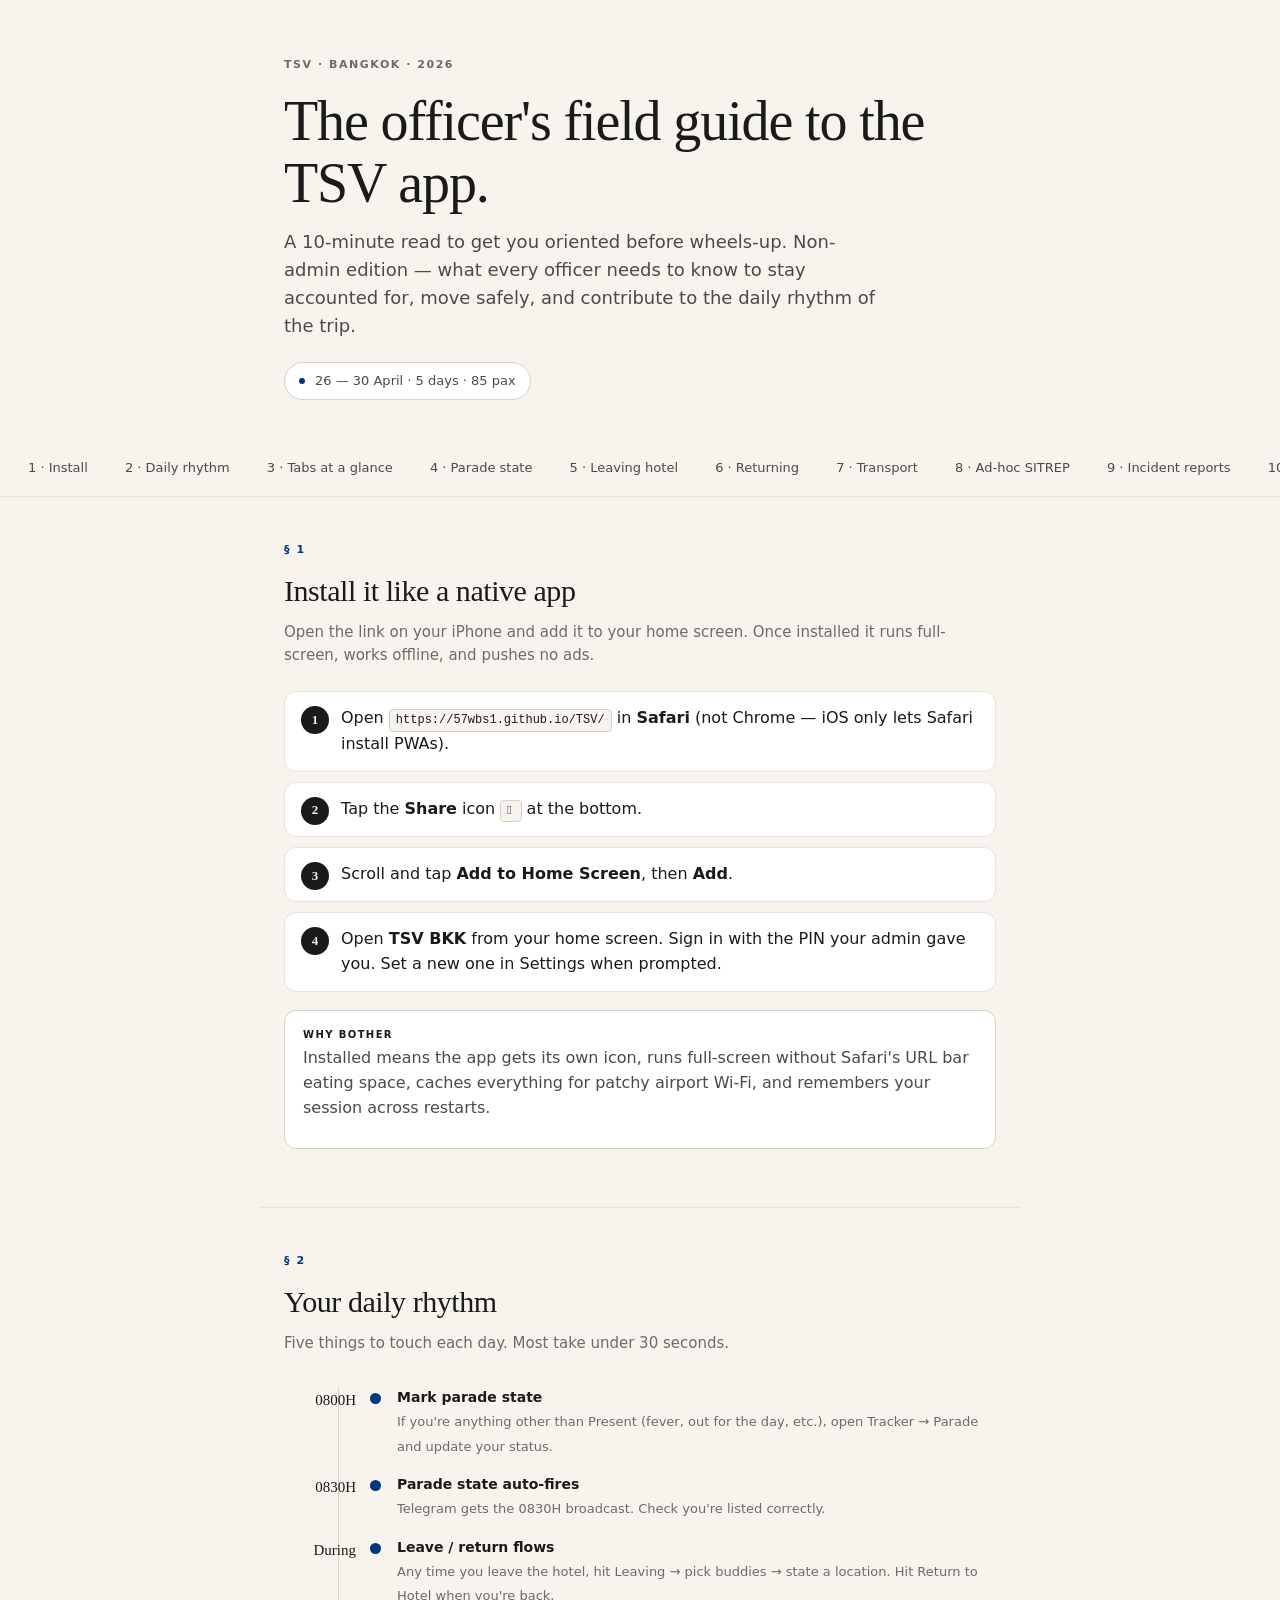
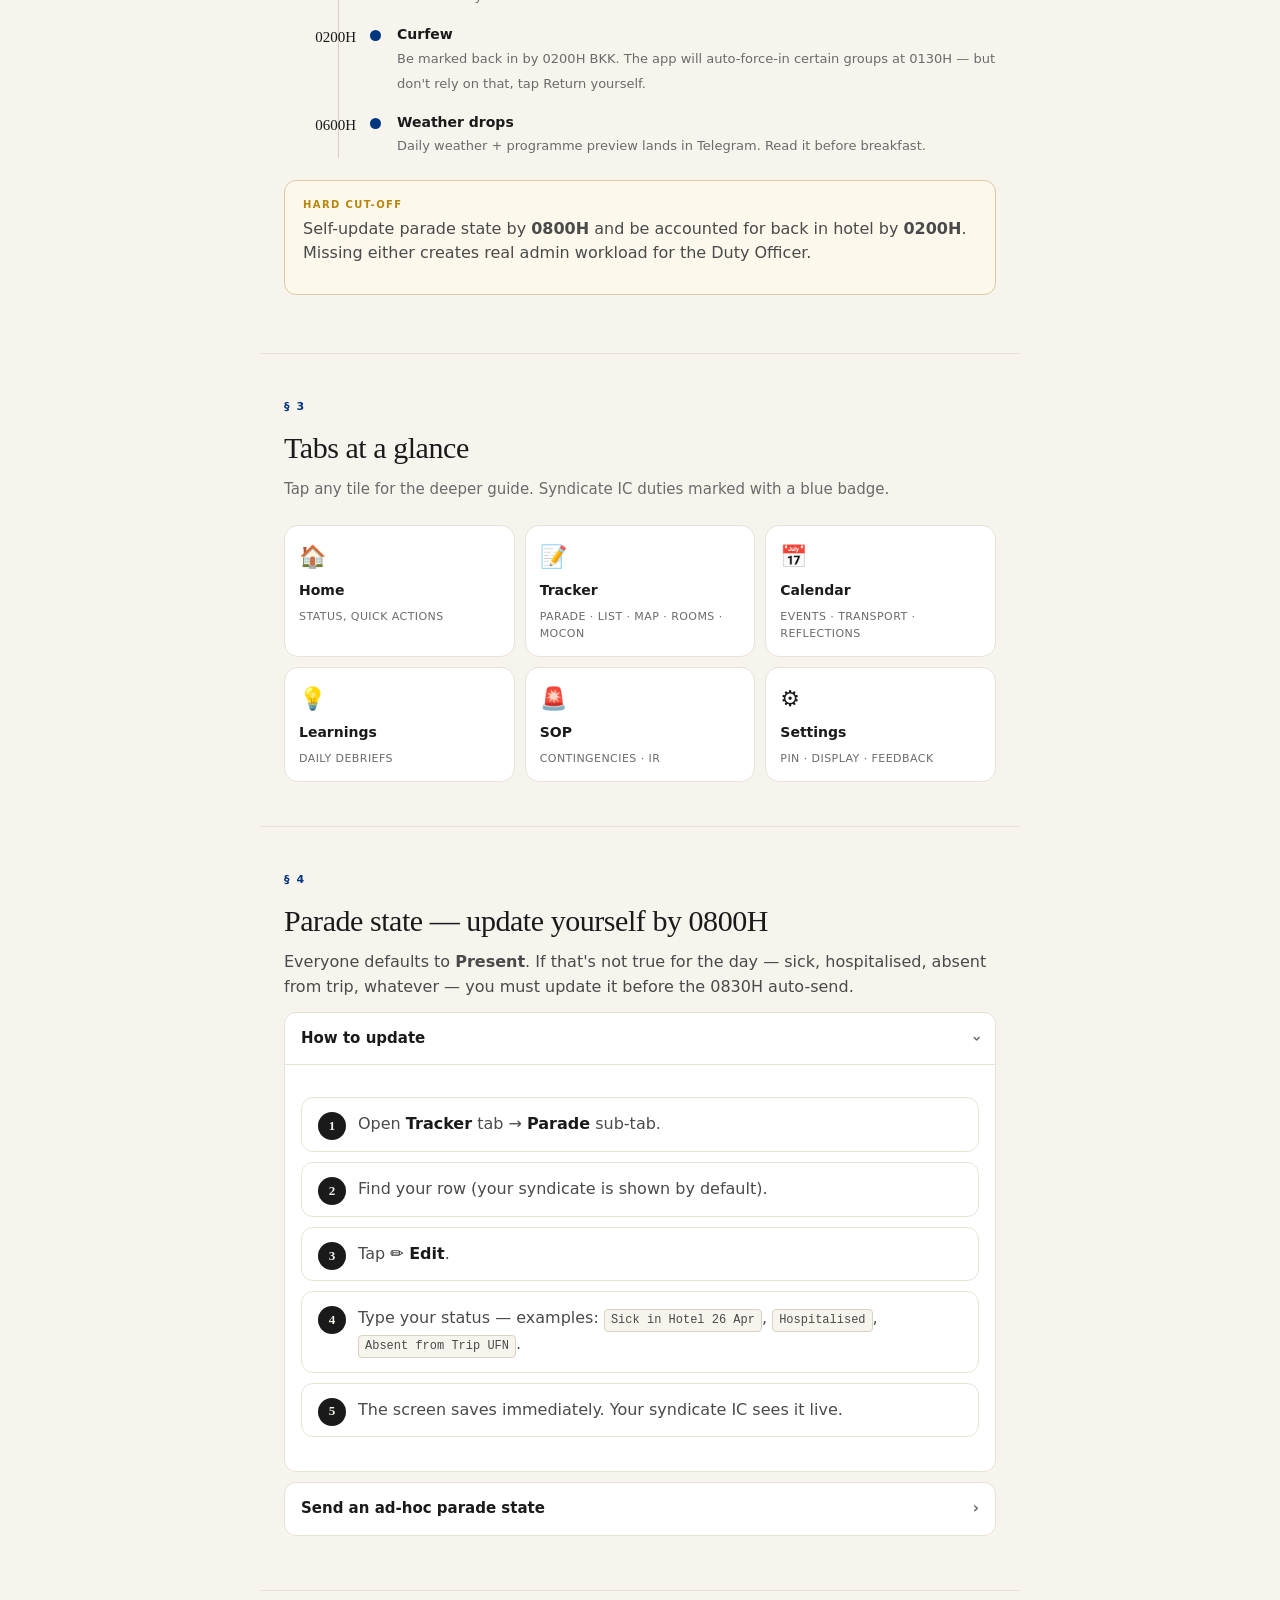
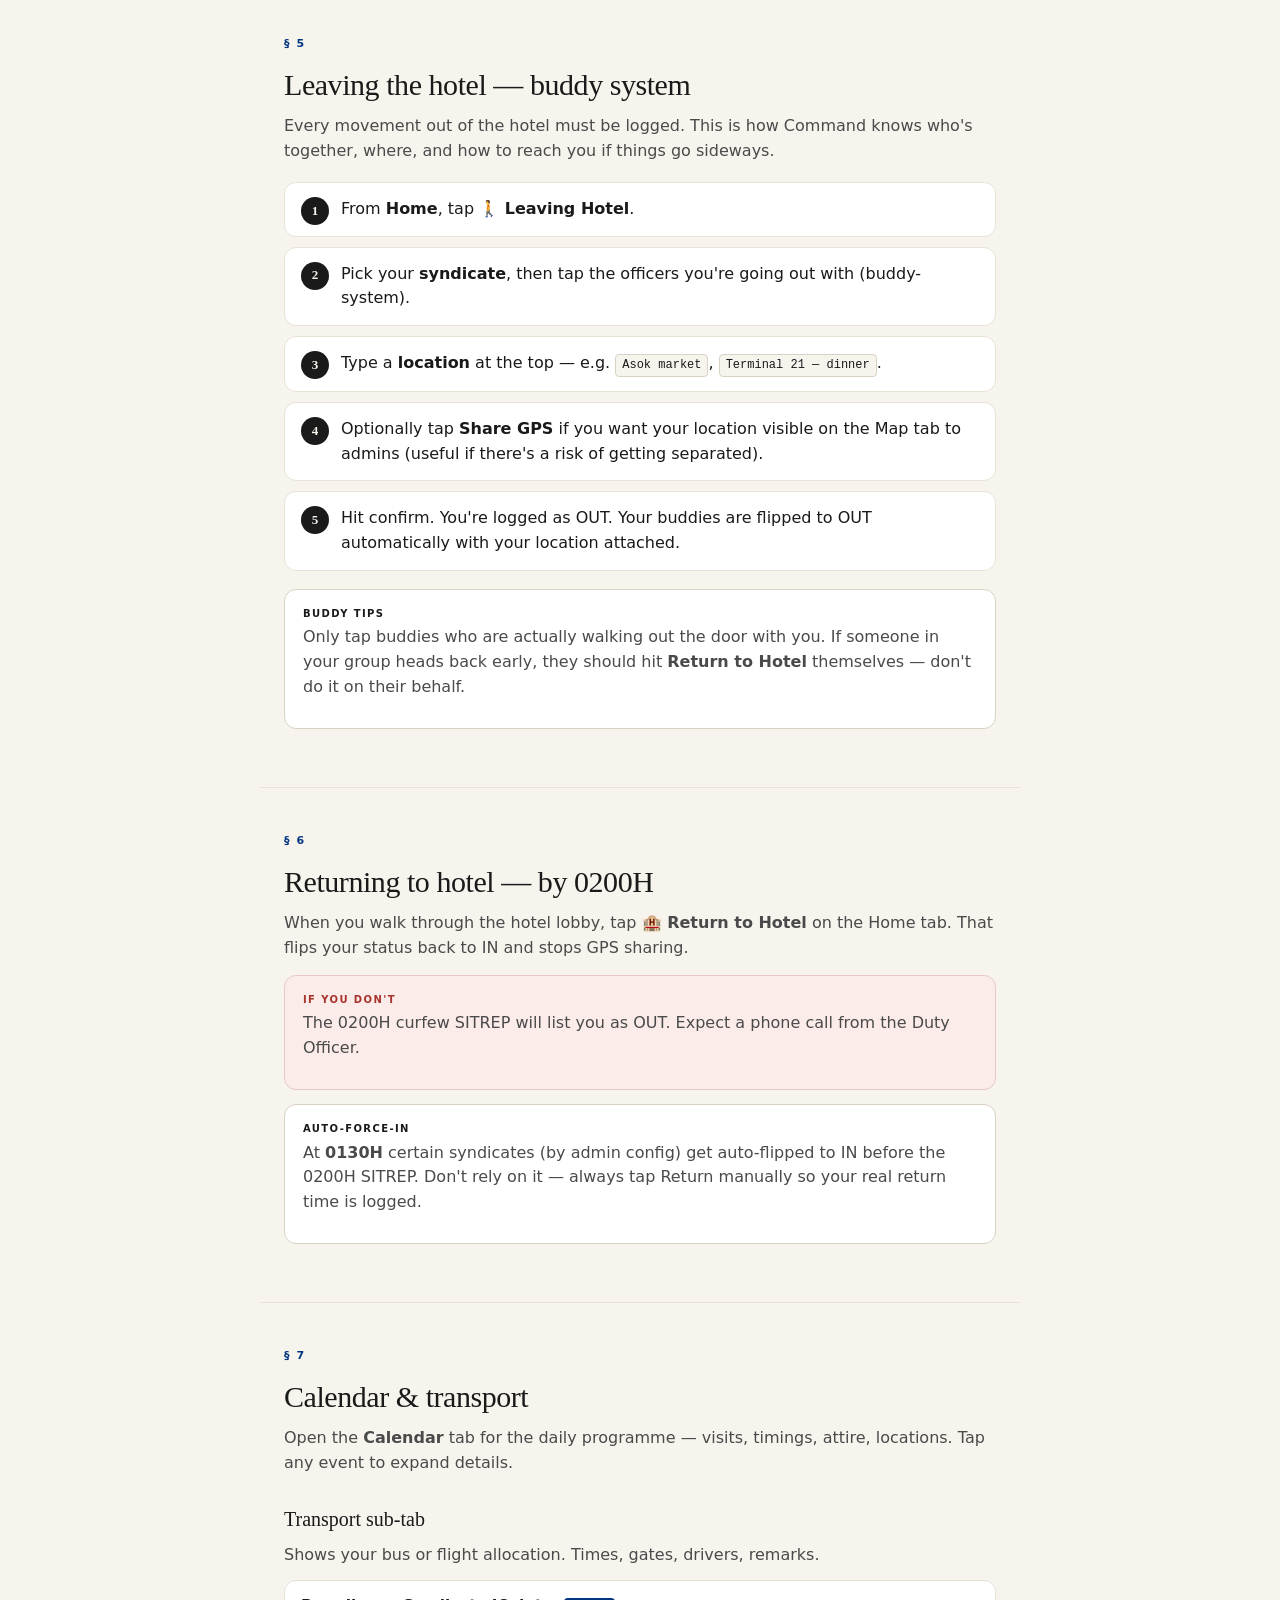
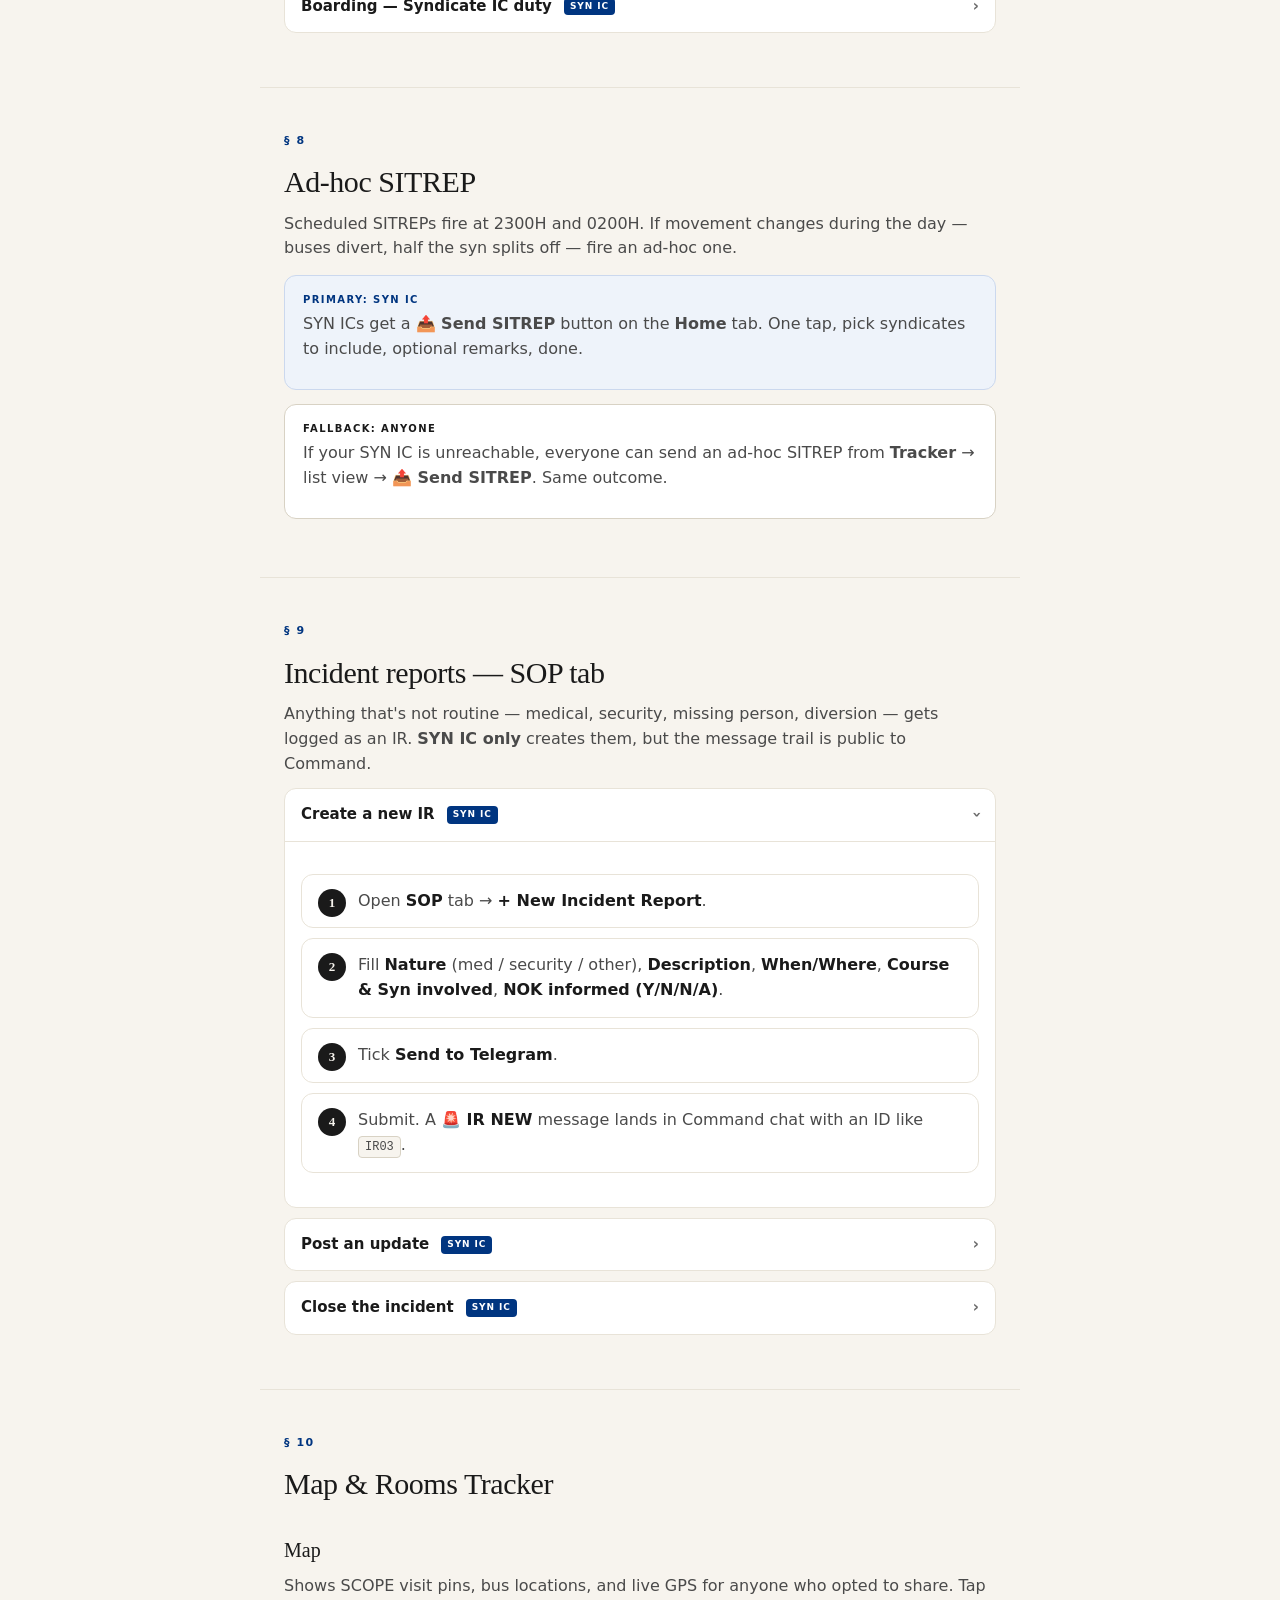
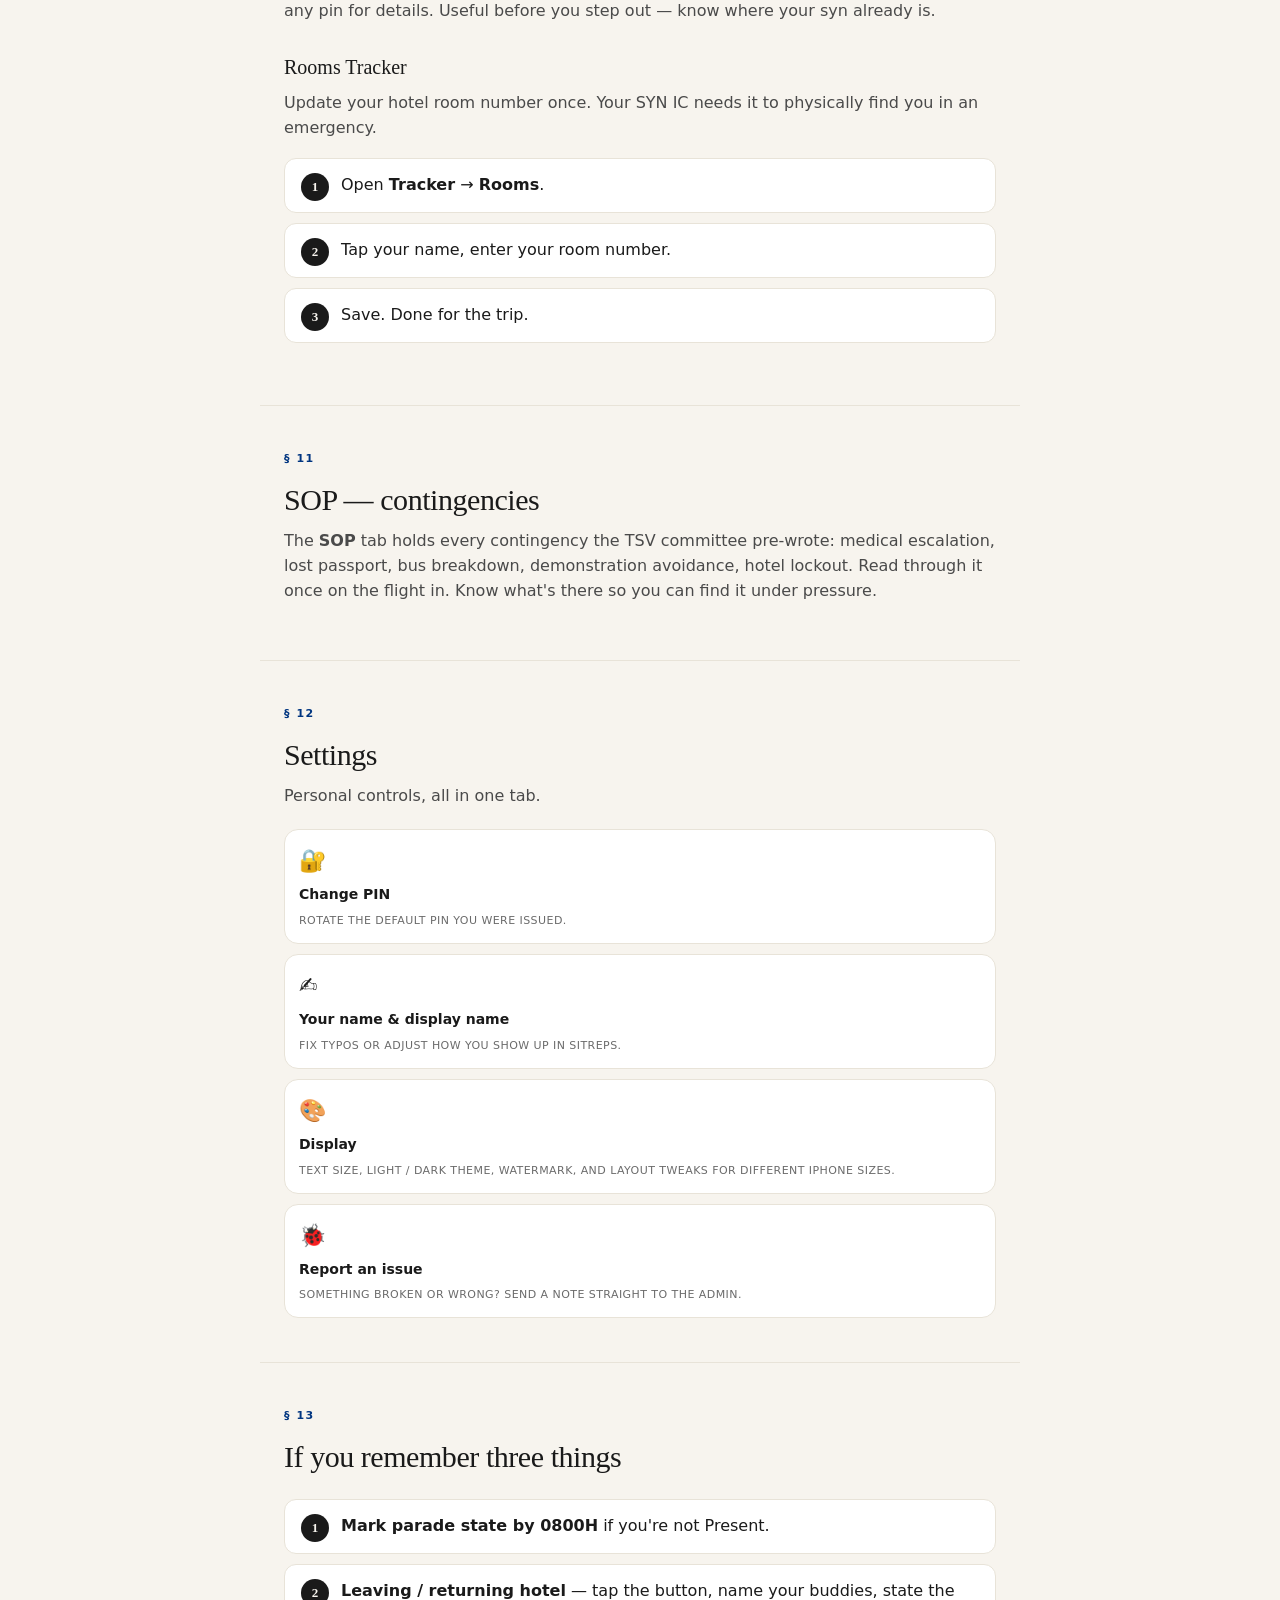
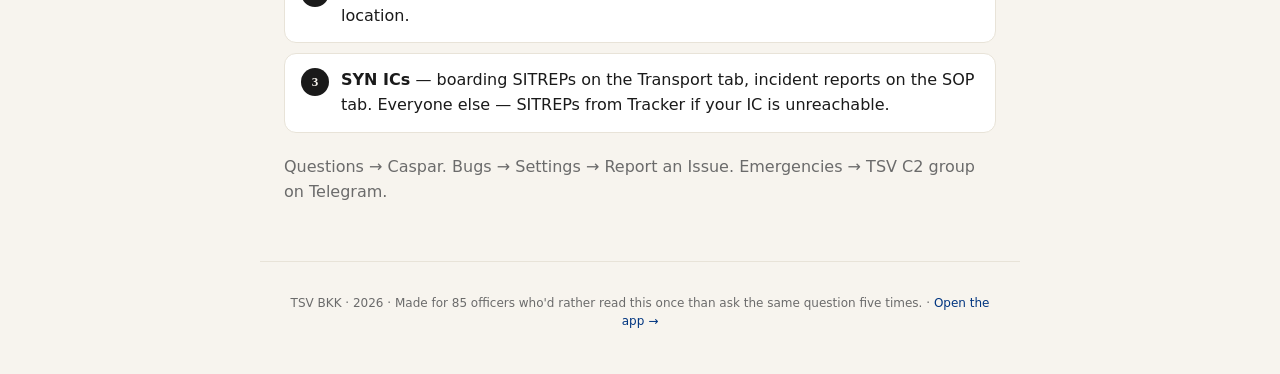
==== guide.html @ 5206ccb7 "Add interactive field guide for non-admin officers Single-page HTML onboarding guide at /guide.html," ====
<!DOCTYPE html>
<html lang="en">
<head>
<meta charset="UTF-8" />
<meta name="viewport" content="width=device-width, initial-scale=1.0, viewport-fit=cover" />
<meta name="theme-color" content="#f7f4ee" />
<title>TSV BKK 2026 · Field Guide</title>
<link rel="icon" href="./icons/icon.svg" />
<style>
  :root {
    --bg:       #f7f4ee;
    --surface:  #ffffff;
    --ink:      #1a1a1a;
    --ink-2:    #4a4a4a;
    --ink-3:    #6b6b6b;
    --line:     #e8e3d8;
    --line-2:   #d8d2c4;
    --accent:   #003580;
    --accent-soft:#e6ecf5;
    --gold:     #b8860b;
    --rose:     #a8332c;
    --green:    #1d5d3a;
    --serif:    'Tiempos Text','Iowan Old Style','Palatino',Georgia,serif;
    --sans:     -apple-system,'SF Pro Text','Inter',system-ui,sans-serif;
  }
  *{box-sizing:border-box;-webkit-tap-highlight-color:transparent}
  html,body{margin:0;background:var(--bg);color:var(--ink);font-family:var(--sans);line-height:1.55;-webkit-font-smoothing:antialiased}
  body{padding:env(safe-area-inset-top) env(safe-area-inset-right) env(safe-area-inset-bottom) env(safe-area-inset-left)}

  /* ── Header ──────────────────────────────── */
  .hero{padding:56px 24px 40px;max-width:760px;margin:0 auto;text-align:left}
  .eyebrow{font-size:11px;letter-spacing:.14em;text-transform:uppercase;color:var(--ink-3);font-weight:600}
  .hero h1{font-family:var(--serif);font-weight:500;font-size:44px;line-height:1.1;letter-spacing:-.02em;margin:18px 0 14px}
  .hero .lede{font-size:18px;color:var(--ink-2);max-width:52ch;margin:0}
  .dates{display:inline-flex;align-items:center;gap:10px;margin-top:22px;padding:8px 14px;border:1px solid var(--line-2);border-radius:999px;font-size:13px;color:var(--ink-2);background:var(--surface)}
  .dot{width:6px;height:6px;border-radius:50%;background:var(--accent);display:inline-block}

  /* ── Nav ────────────────────────────────── */
  nav.toc{position:sticky;top:0;z-index:20;background:rgba(247,244,238,.92);backdrop-filter:saturate(1.4) blur(10px);-webkit-backdrop-filter:saturate(1.4) blur(10px);border-bottom:1px solid var(--line);padding:10px 14px;overflow-x:auto;white-space:nowrap;-webkit-overflow-scrolling:touch}
  nav.toc a{display:inline-block;padding:8px 14px;font-size:13px;color:var(--ink-2);text-decoration:none;border-radius:999px;margin-right:4px;font-weight:500}
  nav.toc a:active,nav.toc a:hover{background:var(--surface);color:var(--ink)}

  /* ── Section chrome ──────────────────────── */
  section{max-width:760px;margin:0 auto;padding:44px 24px;border-top:1px solid var(--line)}
  section:first-of-type{border-top:0}
  h2{font-family:var(--serif);font-weight:500;font-size:30px;letter-spacing:-.015em;margin:0 0 6px}
  h2 .no{font-family:var(--sans);font-size:11px;letter-spacing:.14em;text-transform:uppercase;color:var(--accent);display:block;margin-bottom:10px;font-weight:700}
  h3{font-family:var(--serif);font-weight:500;font-size:20px;margin:28px 0 8px}
  p{margin:0 0 12px;color:var(--ink-2)}
  .sub{color:var(--ink-3);font-size:15px;margin:0 0 24px}

  /* ── Callouts ─────────────────────────────── */
  .call{border:1px solid var(--line-2);border-radius:12px;padding:16px 18px;background:var(--surface);margin:14px 0}
  .call.time{border-color:#dccaa0;background:#fdf8ec}
  .call.time .label{color:var(--gold)}
  .call.ic{border-color:#cbd8ee;background:#eef3fa}
  .call.ic .label{color:var(--accent)}
  .call.warn{border-color:#e8c8c4;background:#fbecea}
  .call.warn .label{color:var(--rose)}
  .call .label{font-size:10px;letter-spacing:.14em;text-transform:uppercase;font-weight:800;margin-bottom:4px;display:block}

  /* ── Tile grid (tab overview) ────────────── */
  .tiles{display:grid;grid-template-columns:repeat(2,1fr);gap:10px;margin-top:20px}
  .tile{background:var(--surface);border:1px solid var(--line);border-radius:14px;padding:14px 14px;text-decoration:none;color:inherit;display:flex;flex-direction:column;gap:6px;min-height:96px;transition:transform .15s ease,border-color .15s ease}
  .tile:active{transform:scale(.98);border-color:var(--line-2)}
  .tile .icon{font-size:22px}
  .tile .name{font-weight:700;font-size:14px}
  .tile .who{font-size:11px;color:var(--ink-3);letter-spacing:.04em;text-transform:uppercase}

  /* ── Steps ────────────────────────────────── */
  ol.steps{list-style:none;padding:0;counter-reset:s;margin:18px 0}
  ol.steps li{counter-increment:s;padding:14px 14px 14px 56px;position:relative;background:var(--surface);border:1px solid var(--line);border-radius:12px;margin-bottom:10px}
  ol.steps li::before{content:counter(s);position:absolute;left:16px;top:14px;width:28px;height:28px;border-radius:50%;background:var(--ink);color:var(--bg);display:flex;align-items:center;justify-content:center;font-size:13px;font-weight:700;font-family:var(--serif)}
  ol.steps li b{color:var(--ink);font-weight:700}

  /* ── Inline details ───────────────────────── */
  details.card{background:var(--surface);border:1px solid var(--line);border-radius:12px;padding:0;margin:10px 0;overflow:hidden}
  details.card summary{padding:14px 16px;cursor:pointer;list-style:none;display:flex;align-items:center;gap:12px;font-weight:600;font-size:15px}
  details.card summary::-webkit-details-marker{display:none}
  details.card summary .chev{margin-left:auto;color:var(--ink-3);transition:transform .2s}
  details.card[open] summary .chev{transform:rotate(90deg)}
  details.card .body{padding:0 16px 16px;color:var(--ink-2);border-top:1px solid var(--line);padding-top:14px}
  details.card summary .ic-badge{font-size:9px;letter-spacing:.1em;text-transform:uppercase;background:var(--accent);color:#fff;padding:2px 6px;border-radius:4px;font-weight:800}

  /* ── Mini mockup ─────────────────────────── */
  .phone{display:block;max-width:240px;margin:18px auto 8px;background:#111;border-radius:26px;padding:6px;box-shadow:0 10px 40px rgba(0,0,0,.12)}
  .phone .screen{background:#fff;border-radius:20px;overflow:hidden;font-size:12px}
  .phone .bar{background:#003580;color:#fff;padding:10px 12px;font-weight:700;font-size:11px;display:flex;justify-content:space-between;align-items:center}
  .phone .body{padding:12px}
  .phone .pill{display:inline-block;padding:2px 8px;border-radius:999px;font-size:10px;font-weight:700;margin-right:4px}
  .phone .pill.ok{background:#dcfce7;color:#166534}
  .phone .pill.out{background:#fef3c7;color:#78350f}

  /* ── Daily rhythm timeline ───────────────── */
  .day-line{list-style:none;margin:20px 0 0;padding:0;position:relative}
  .day-line::before{content:'';position:absolute;left:54px;top:8px;bottom:8px;width:1px;background:var(--line-2)}
  .day-line li{display:flex;align-items:flex-start;gap:14px;padding:8px 0;position:relative}
  .day-line .tick{min-width:72px;font-family:var(--serif);font-weight:500;font-size:15px;color:var(--ink);padding-top:2px;text-align:right}
  .day-line .dot-t{width:11px;height:11px;border-radius:50%;background:var(--accent);margin-top:6px;position:relative;z-index:1;flex-shrink:0}
  .day-line .content{flex:1;padding-left:2px}
  .day-line .content b{display:block;font-weight:700;color:var(--ink);font-size:14px}
  .day-line .content span{color:var(--ink-3);font-size:13px}

  .footer{max-width:760px;margin:0 auto;padding:32px 24px 48px;color:var(--ink-3);font-size:12px;border-top:1px solid var(--line);text-align:center}
  .footer a{color:var(--accent);text-decoration:none}
  .kbd{display:inline-block;padding:1px 6px;font-family:ui-monospace,Menlo,monospace;font-size:12px;background:var(--bg);border:1px solid var(--line-2);border-radius:4px}

  @media (min-width:720px){
    .tiles{grid-template-columns:repeat(3,1fr)}
    .hero h1{font-size:56px}
  }
</style>
</head>
<body>

<!-- ── HERO ─────────────────────────────────── -->
<header class="hero">
  <div class="eyebrow">TSV · Bangkok · 2026</div>
  <h1>The officer's field guide to the TSV app.</h1>
  <p class="lede">A 10-minute read to get you oriented before wheels-up. Non-admin edition — what every officer needs to know to stay accounted for, move safely, and contribute to the daily rhythm of the trip.</p>
  <span class="dates"><span class="dot"></span> 26 — 30 April · 5 days · 85 pax</span>
</header>

<!-- ── TOC ──────────────────────────────────── -->
<nav class="toc">
  <a href="#install">1 · Install</a>
  <a href="#rhythm">2 · Daily rhythm</a>
  <a href="#tabs">3 · Tabs at a glance</a>
  <a href="#parade">4 · Parade state</a>
  <a href="#leave">5 · Leaving hotel</a>
  <a href="#return">6 · Returning</a>
  <a href="#transport">7 · Transport</a>
  <a href="#sitrep">8 · Ad-hoc SITREP</a>
  <a href="#ir">9 · Incident reports</a>
  <a href="#settings">10 · Settings</a>
</nav>

<!-- ── 1. INSTALL ───────────────────────────── -->
<section id="install">
  <h2><span class="no">§ 1</span>Install it like a native app</h2>
  <p class="sub">Open the link on your iPhone and add it to your home screen. Once installed it runs full-screen, works offline, and pushes no ads.</p>

  <ol class="steps">
    <li>Open <span class="kbd">https://57wbs1.github.io/TSV/</span> in <b>Safari</b> (not Chrome — iOS only lets Safari install PWAs).</li>
    <li>Tap the <b>Share</b> icon <span class="kbd">􀈂</span> at the bottom.</li>
    <li>Scroll and tap <b>Add to Home Screen</b>, then <b>Add</b>.</li>
    <li>Open <b>TSV BKK</b> from your home screen. Sign in with the PIN your admin gave you. Set a new one in Settings when prompted.</li>
  </ol>

  <div class="call">
    <span class="label">Why bother</span>
    <p>Installed means the app gets its own icon, runs full-screen without Safari's URL bar eating space, caches everything for patchy airport Wi-Fi, and remembers your session across restarts.</p>
  </div>
</section>

<!-- ── 2. DAILY RHYTHM ──────────────────────── -->
<section id="rhythm">
  <h2><span class="no">§ 2</span>Your daily rhythm</h2>
  <p class="sub">Five things to touch each day. Most take under 30 seconds.</p>

  <ul class="day-line">
    <li>
      <span class="tick">0800H</span><span class="dot-t"></span>
      <span class="content"><b>Mark parade state</b><span>If you're anything other than Present (fever, out for the day, etc.), open Tracker → Parade and update your status.</span></span>
    </li>
    <li>
      <span class="tick">0830H</span><span class="dot-t"></span>
      <span class="content"><b>Parade state auto-fires</b><span>Telegram gets the 0830H broadcast. Check you're listed correctly.</span></span>
    </li>
    <li>
      <span class="tick">During</span><span class="dot-t"></span>
      <span class="content"><b>Leave / return flows</b><span>Any time you leave the hotel, hit Leaving → pick buddies → state a location. Hit Return to Hotel when you're back.</span></span>
    </li>
    <li>
      <span class="tick">0200H</span><span class="dot-t"></span>
      <span class="content"><b>Curfew</b><span>Be marked back in by 0200H BKK. The app will auto-force-in certain groups at 0130H — but don't rely on that, tap Return yourself.</span></span>
    </li>
    <li>
      <span class="tick">0600H</span><span class="dot-t"></span>
      <span class="content"><b>Weather drops</b><span>Daily weather + programme preview lands in Telegram. Read it before breakfast.</span></span>
    </li>
  </ul>

  <div class="call time">
    <span class="label">Hard cut-off</span>
    <p>Self-update parade state by <b>0800H</b> and be accounted for back in hotel by <b>0200H</b>. Missing either creates real admin workload for the Duty Officer.</p>
  </div>
</section>

<!-- ── 3. TABS ──────────────────────────────── -->
<section id="tabs">
  <h2><span class="no">§ 3</span>Tabs at a glance</h2>
  <p class="sub">Tap any tile for the deeper guide. Syndicate IC duties marked with a blue badge.</p>

  <div class="tiles">
    <a class="tile" href="#home">
      <div class="icon">🏠</div>
      <div class="name">Home</div>
      <div class="who">Status, quick actions</div>
    </a>
    <a class="tile" href="#parade">
      <div class="icon">📝</div>
      <div class="name">Tracker</div>
      <div class="who">Parade · List · Map · Rooms · MOCON</div>
    </a>
    <a class="tile" href="#calendar">
      <div class="icon">📅</div>
      <div class="name">Calendar</div>
      <div class="who">Events · Transport · Reflections</div>
    </a>
    <a class="tile" href="#learn">
      <div class="icon">💡</div>
      <div class="name">Learnings</div>
      <div class="who">Daily debriefs</div>
    </a>
    <a class="tile" href="#ir">
      <div class="icon">🚨</div>
      <div class="name">SOP</div>
      <div class="who">Contingencies · IR</div>
    </a>
    <a class="tile" href="#settings">
      <div class="icon">⚙️</div>
      <div class="name">Settings</div>
      <div class="who">PIN · Display · Feedback</div>
    </a>
  </div>
</section>

<!-- ── 4. PARADE STATE ──────────────────────── -->
<section id="parade">
  <h2><span class="no">§ 4</span>Parade state — update yourself by 0800H</h2>
  <p>Everyone defaults to <b>Present</b>. If that's not true for the day — sick, hospitalised, absent from trip, whatever — you must update it before the 0830H auto-send.</p>

  <details class="card" open>
    <summary>How to update <span class="chev">›</span></summary>
    <div class="body">
      <ol class="steps">
        <li>Open <b>Tracker</b> tab → <b>Parade</b> sub-tab.</li>
        <li>Find your row (your syndicate is shown by default).</li>
        <li>Tap <b>✏️ Edit</b>.</li>
        <li>Type your status — examples: <span class="kbd">Sick in Hotel 26 Apr</span>, <span class="kbd">Hospitalised</span>, <span class="kbd">Absent from Trip UFN</span>.</li>
        <li>The screen saves immediately. Your syndicate IC sees it live.</li>
      </ol>
    </div>
  </details>

  <details class="card">
    <summary>Send an ad-hoc parade state <span class="chev">›</span></summary>
    <div class="body">
      <p>If statuses change mid-day (officer back from hospital, scheduled return, etc.), anyone can re-send a fresh parade state to Telegram.</p>
      <ol class="steps">
        <li>Tracker → Parade → <b>📤 Send Parade State</b>.</li>
        <li>Pick which syndicates to include (or leave all blank for mass-send).</li>
        <li>Add optional remarks — e.g. <span class="kbd">All personnel accounted for</span>.</li>
        <li>Send. The broadcast lands in the parade-state chat.</li>
      </ol>
    </div>
  </details>
</section>

<!-- ── 5. LEAVING HOTEL ─────────────────────── -->
<section id="leave">
  <h2><span class="no">§ 5</span>Leaving the hotel — buddy system</h2>
  <p>Every movement out of the hotel must be logged. This is how Command knows who's together, where, and how to reach you if things go sideways.</p>

  <ol class="steps">
    <li>From <b>Home</b>, tap <b>🚶 Leaving Hotel</b>.</li>
    <li>Pick your <b>syndicate</b>, then tap the officers you're going out with (buddy-system).</li>
    <li>Type a <b>location</b> at the top — e.g. <span class="kbd">Asok market</span>, <span class="kbd">Terminal 21 — dinner</span>.</li>
    <li>Optionally tap <b>Share GPS</b> if you want your location visible on the Map tab to admins (useful if there's a risk of getting separated).</li>
    <li>Hit confirm. You're logged as OUT. Your buddies are flipped to OUT automatically with your location attached.</li>
  </ol>

  <div class="call">
    <span class="label">Buddy tips</span>
    <p>Only tap buddies who are actually walking out the door with you. If someone in your group heads back early, they should hit <b>Return to Hotel</b> themselves — don't do it on their behalf.</p>
  </div>
</section>

<!-- ── 6. RETURNING ─────────────────────────── -->
<section id="return">
  <h2><span class="no">§ 6</span>Returning to hotel — by 0200H</h2>
  <p>When you walk through the hotel lobby, tap <b>🏨 Return to Hotel</b> on the Home tab. That flips your status back to IN and stops GPS sharing.</p>

  <div class="call warn">
    <span class="label">If you don't</span>
    <p>The 0200H curfew SITREP will list you as OUT. Expect a phone call from the Duty Officer.</p>
  </div>

  <div class="call">
    <span class="label">Auto-force-in</span>
    <p>At <b>0130H</b> certain syndicates (by admin config) get auto-flipped to IN before the 0200H SITREP. Don't rely on it — always tap Return manually so your real return time is logged.</p>
  </div>
</section>

<!-- ── 7. CALENDAR + TRANSPORT ──────────────── -->
<section id="calendar">
  <h2><span class="no">§ 7</span>Calendar & transport</h2>
  <p>Open the <b>Calendar</b> tab for the daily programme — visits, timings, attire, locations. Tap any event to expand details.</p>

  <h3>Transport sub-tab</h3>
  <p>Shows your bus or flight allocation. Times, gates, drivers, remarks.</p>

  <details class="card">
    <summary>Boarding — Syndicate IC duty <span class="ic-badge">SYN IC</span><span class="chev">›</span></summary>
    <div class="body">
      <p>When your syndicate is due to board:</p>
      <ol class="steps">
        <li>Open <b>Calendar</b> → <b>Transport</b>.</li>
        <li>Tap your bus or flight.</li>
        <li>Tap <b>Board</b> for each syndicate as they step onto the vehicle — or <b>Save Progress</b> to record partial boarding.</li>
        <li>Once everyone's aboard, tap <b>Send SITREP</b>. A boarding-complete message drops in Telegram.</li>
        <li>When the vehicle pushes off, tap <b>Pushing</b> — optionally add remarks. Another Telegram update fires.</li>
        <li>On arrival, tap <b>Dropped</b> to free the vehicle for the next cycle.</li>
      </ol>
    </div>
  </details>
</section>

<!-- ── 8. AD-HOC SITREP ─────────────────────── -->
<section id="sitrep">
  <h2><span class="no">§ 8</span>Ad-hoc SITREP</h2>
  <p>Scheduled SITREPs fire at 2300H and 0200H. If movement changes during the day — buses divert, half the syn splits off — fire an ad-hoc one.</p>

  <div class="call ic">
    <span class="label">Primary: SYN IC</span>
    <p>SYN ICs get a <b>📤 Send SITREP</b> button on the <b>Home</b> tab. One tap, pick syndicates to include, optional remarks, done.</p>
  </div>

  <div class="call">
    <span class="label">Fallback: anyone</span>
    <p>If your SYN IC is unreachable, everyone can send an ad-hoc SITREP from <b>Tracker</b> → list view → <b>📤 Send SITREP</b>. Same outcome.</p>
  </div>
</section>

<!-- ── 9. INCIDENT REPORTS ──────────────────── -->
<section id="ir">
  <h2><span class="no">§ 9</span>Incident reports — SOP tab</h2>
  <p>Anything that's not routine — medical, security, missing person, diversion — gets logged as an IR. <b>SYN IC only</b> creates them, but the message trail is public to Command.</p>

  <details class="card" open>
    <summary>Create a new IR <span class="ic-badge">SYN IC</span><span class="chev">›</span></summary>
    <div class="body">
      <ol class="steps">
        <li>Open <b>SOP</b> tab → <b>+ New Incident Report</b>.</li>
        <li>Fill <b>Nature</b> (med / security / other), <b>Description</b>, <b>When/Where</b>, <b>Course &amp; Syn involved</b>, <b>NOK informed (Y/N/N/A)</b>.</li>
        <li>Tick <b>Send to Telegram</b>.</li>
        <li>Submit. A <b>🚨 IR NEW</b> message lands in Command chat with an ID like <span class="kbd">IR03</span>.</li>
      </ol>
    </div>
  </details>

  <details class="card">
    <summary>Post an update <span class="ic-badge">SYN IC</span><span class="chev">›</span></summary>
    <div class="body">
      <p>As the incident unfolds, keep the feed current. Every update re-sends the full history to Telegram so Command has one canonical thread.</p>
      <ol class="steps">
        <li>Open the IR from the SOP tab.</li>
        <li>Tap <b>➕ Add Update</b>.</li>
        <li>Write what changed — e.g. <span class="kbd">Officer admitted to BNH Hospital, vitals stable</span>.</li>
        <li>Send. <b>📝 IR UPDATE #n</b> drops in chat with the original summary + all prior updates attached.</li>
      </ol>
    </div>
  </details>

  <details class="card">
    <summary>Close the incident <span class="ic-badge">SYN IC</span><span class="chev">›</span></summary>
    <div class="body">
      <p>When resolved, tick <b>Close Out</b> on the update form. A <b>✅ IR CLOSED</b> message fires. The IR stays viewable for the rest of the trip but no further updates can be added.</p>
    </div>
  </details>
</section>

<!-- ── 10. MAP + ROOMS ──────────────────────── -->
<section id="tracker-extras">
  <h2><span class="no">§ 10</span>Map & Rooms Tracker</h2>

  <h3>Map</h3>
  <p>Shows SCOPE visit pins, bus locations, and live GPS for anyone who opted to share. Tap any pin for details. Useful before you step out — know where your syn already is.</p>

  <h3>Rooms Tracker</h3>
  <p>Update your hotel room number once. Your SYN IC needs it to physically find you in an emergency.</p>
  <ol class="steps">
    <li>Open <b>Tracker</b> → <b>Rooms</b>.</li>
    <li>Tap your name, enter your room number.</li>
    <li>Save. Done for the trip.</li>
  </ol>
</section>

<!-- ── 11. SOP CONTINGENCIES ────────────────── -->
<section id="sop">
  <h2><span class="no">§ 11</span>SOP — contingencies</h2>
  <p>The <b>SOP</b> tab holds every contingency the TSV committee pre-wrote: medical escalation, lost passport, bus breakdown, demonstration avoidance, hotel lockout. Read through it once on the flight in. Know what's there so you can find it under pressure.</p>
</section>

<!-- ── 12. SETTINGS ─────────────────────────── -->
<section id="settings">
  <h2><span class="no">§ 12</span>Settings</h2>
  <p>Personal controls, all in one tab.</p>

  <div class="tiles" style="grid-template-columns:1fr">
    <div class="tile" style="cursor:default">
      <div class="icon">🔐</div>
      <div class="name">Change PIN</div>
      <div class="who">Rotate the default PIN you were issued.</div>
    </div>
    <div class="tile" style="cursor:default">
      <div class="icon">✍️</div>
      <div class="name">Your name & display name</div>
      <div class="who">Fix typos or adjust how you show up in SITREPs.</div>
    </div>
    <div class="tile" style="cursor:default">
      <div class="icon">🎨</div>
      <div class="name">Display</div>
      <div class="who">Text size, light / dark theme, watermark, and layout tweaks for different iPhone sizes.</div>
    </div>
    <div class="tile" style="cursor:default">
      <div class="icon">🐞</div>
      <div class="name">Report an issue</div>
      <div class="who">Something broken or wrong? Send a note straight to the admin.</div>
    </div>
  </div>
</section>

<!-- ── CLOSING ──────────────────────────────── -->
<section>
  <h2><span class="no">§ 13</span>If you remember three things</h2>
  <ol class="steps">
    <li><b>Mark parade state by 0800H</b> if you're not Present.</li>
    <li><b>Leaving / returning hotel</b> — tap the button, name your buddies, state the location.</li>
    <li><b>SYN ICs</b> — boarding SITREPs on the Transport tab, incident reports on the SOP tab. Everyone else — SITREPs from Tracker if your IC is unreachable.</li>
  </ol>
  <p style="margin-top:22px;color:var(--ink-3)">Questions → Caspar. Bugs → Settings → Report an Issue. Emergencies → TSV C2 group on Telegram.</p>
</section>

<footer class="footer">
  TSV BKK · 2026 · Made for 85 officers who'd rather read this once than ask the same question five times. ·
  <a href="./index.html">Open the app →</a>
</footer>

<script>
  // Smooth scroll with offset for sticky nav
  document.querySelectorAll('nav.toc a, a[href^="#"]').forEach(a => {
    a.addEventListener('click', e => {
      const id = a.getAttribute('href');
      if (!id || id === '#') return;
      const t = document.querySelector(id);
      if (!t) return;
      e.preventDefault();
      const y = t.getBoundingClientRect().top + window.pageYOffset - 56;
      window.scrollTo({ top: y, behavior: 'smooth' });
    });
  });
</script>

</body>
</html>
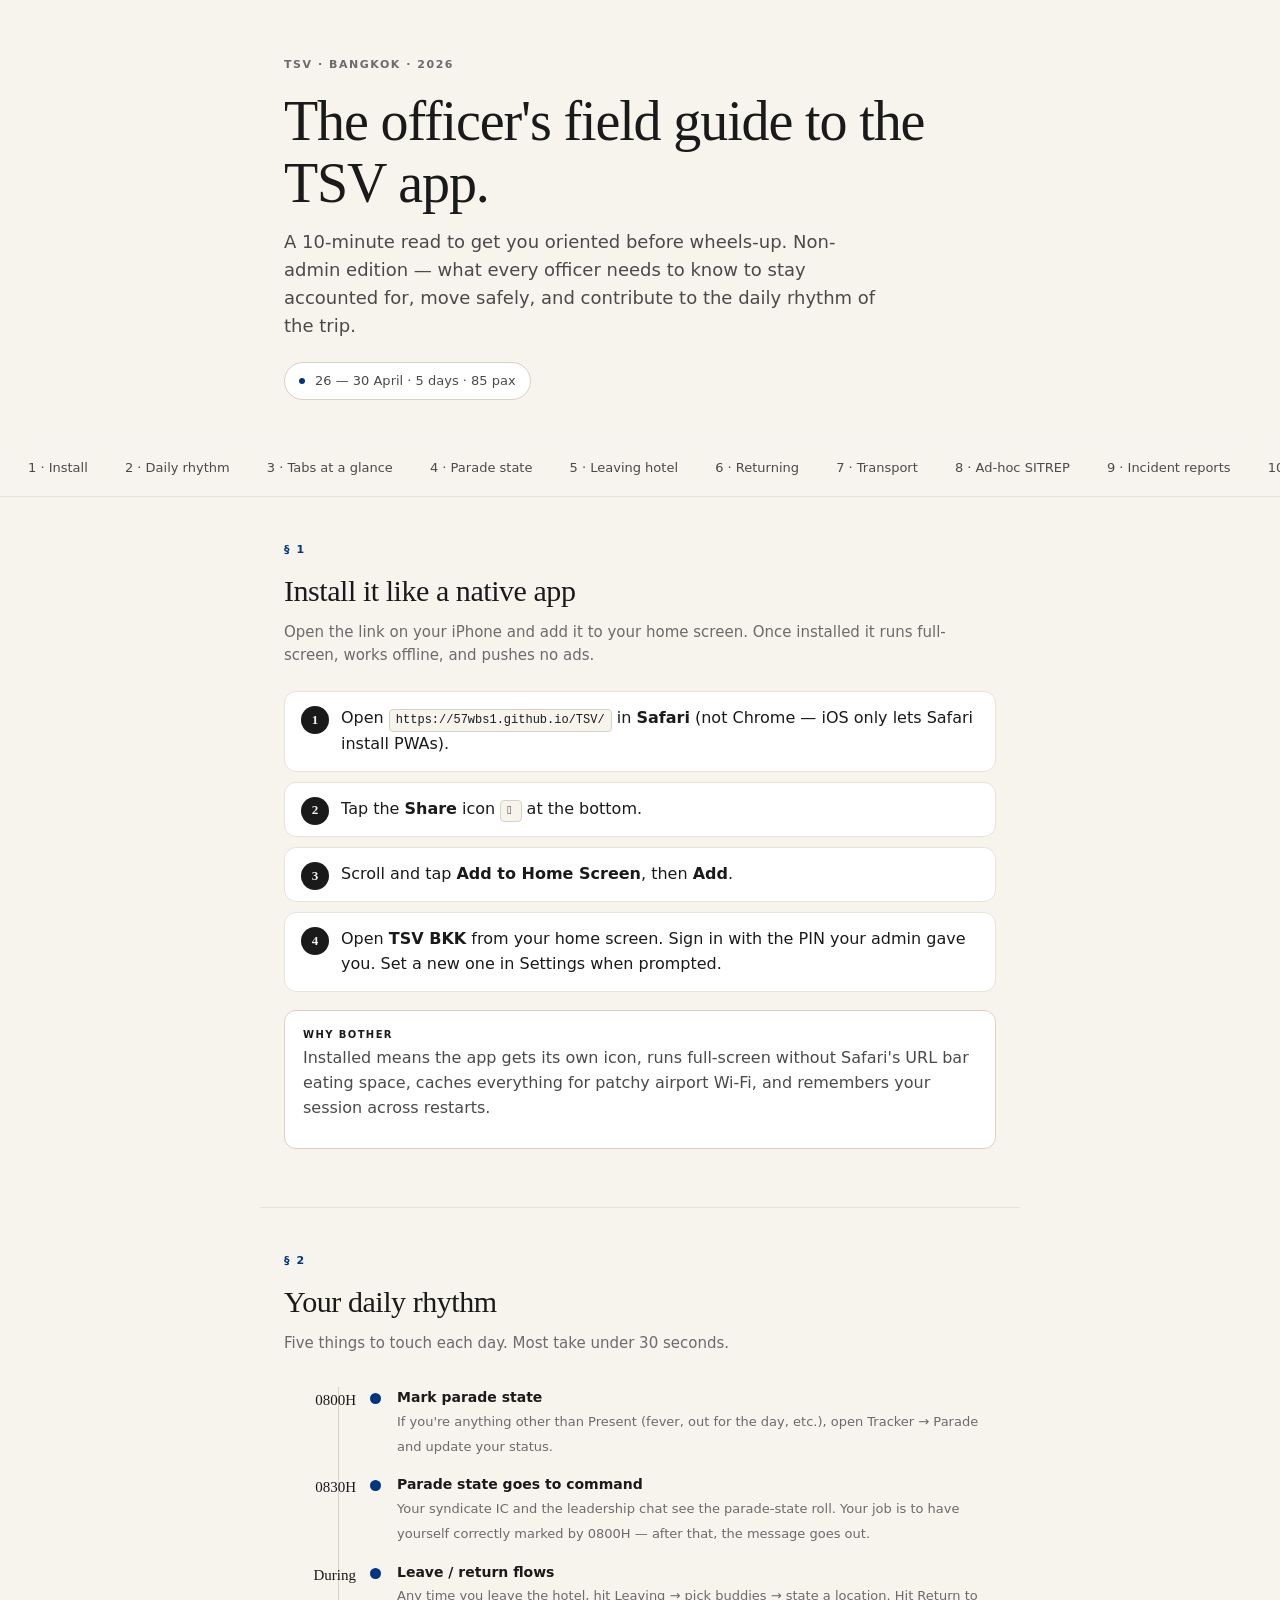
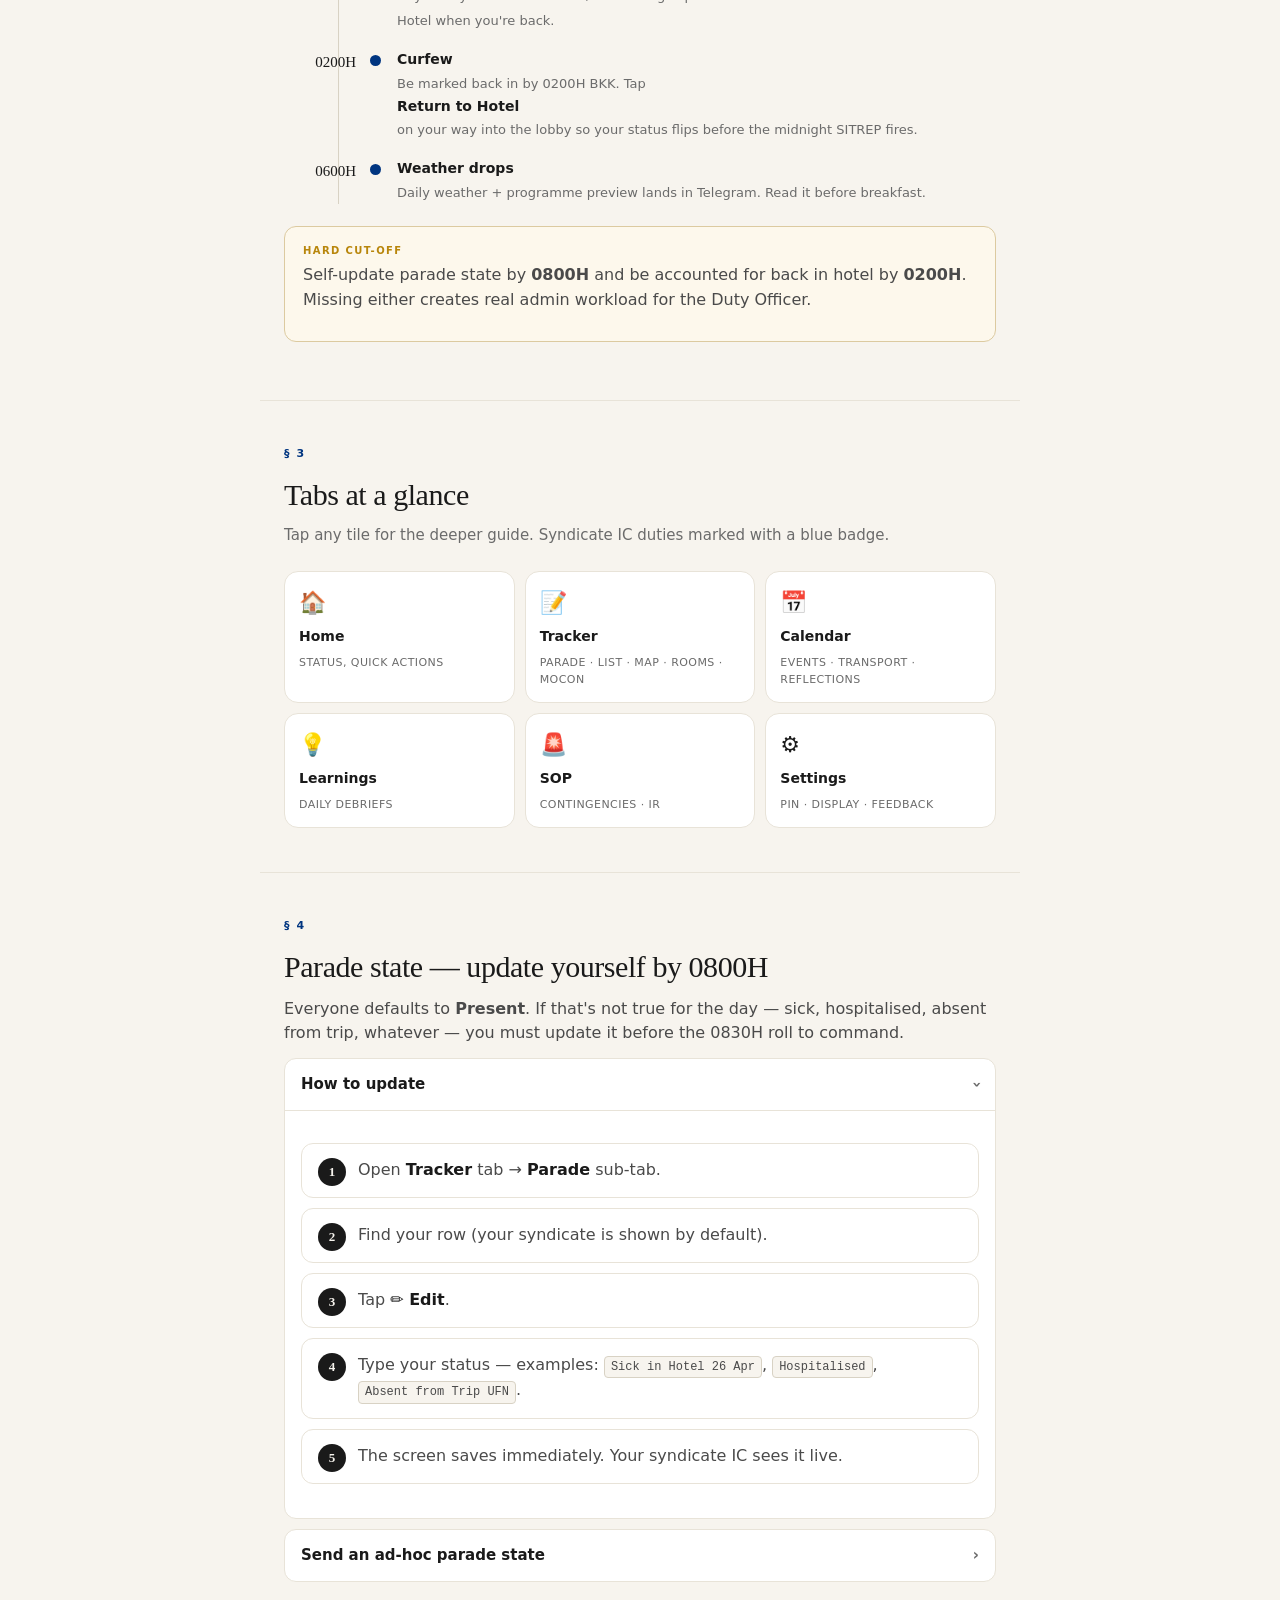
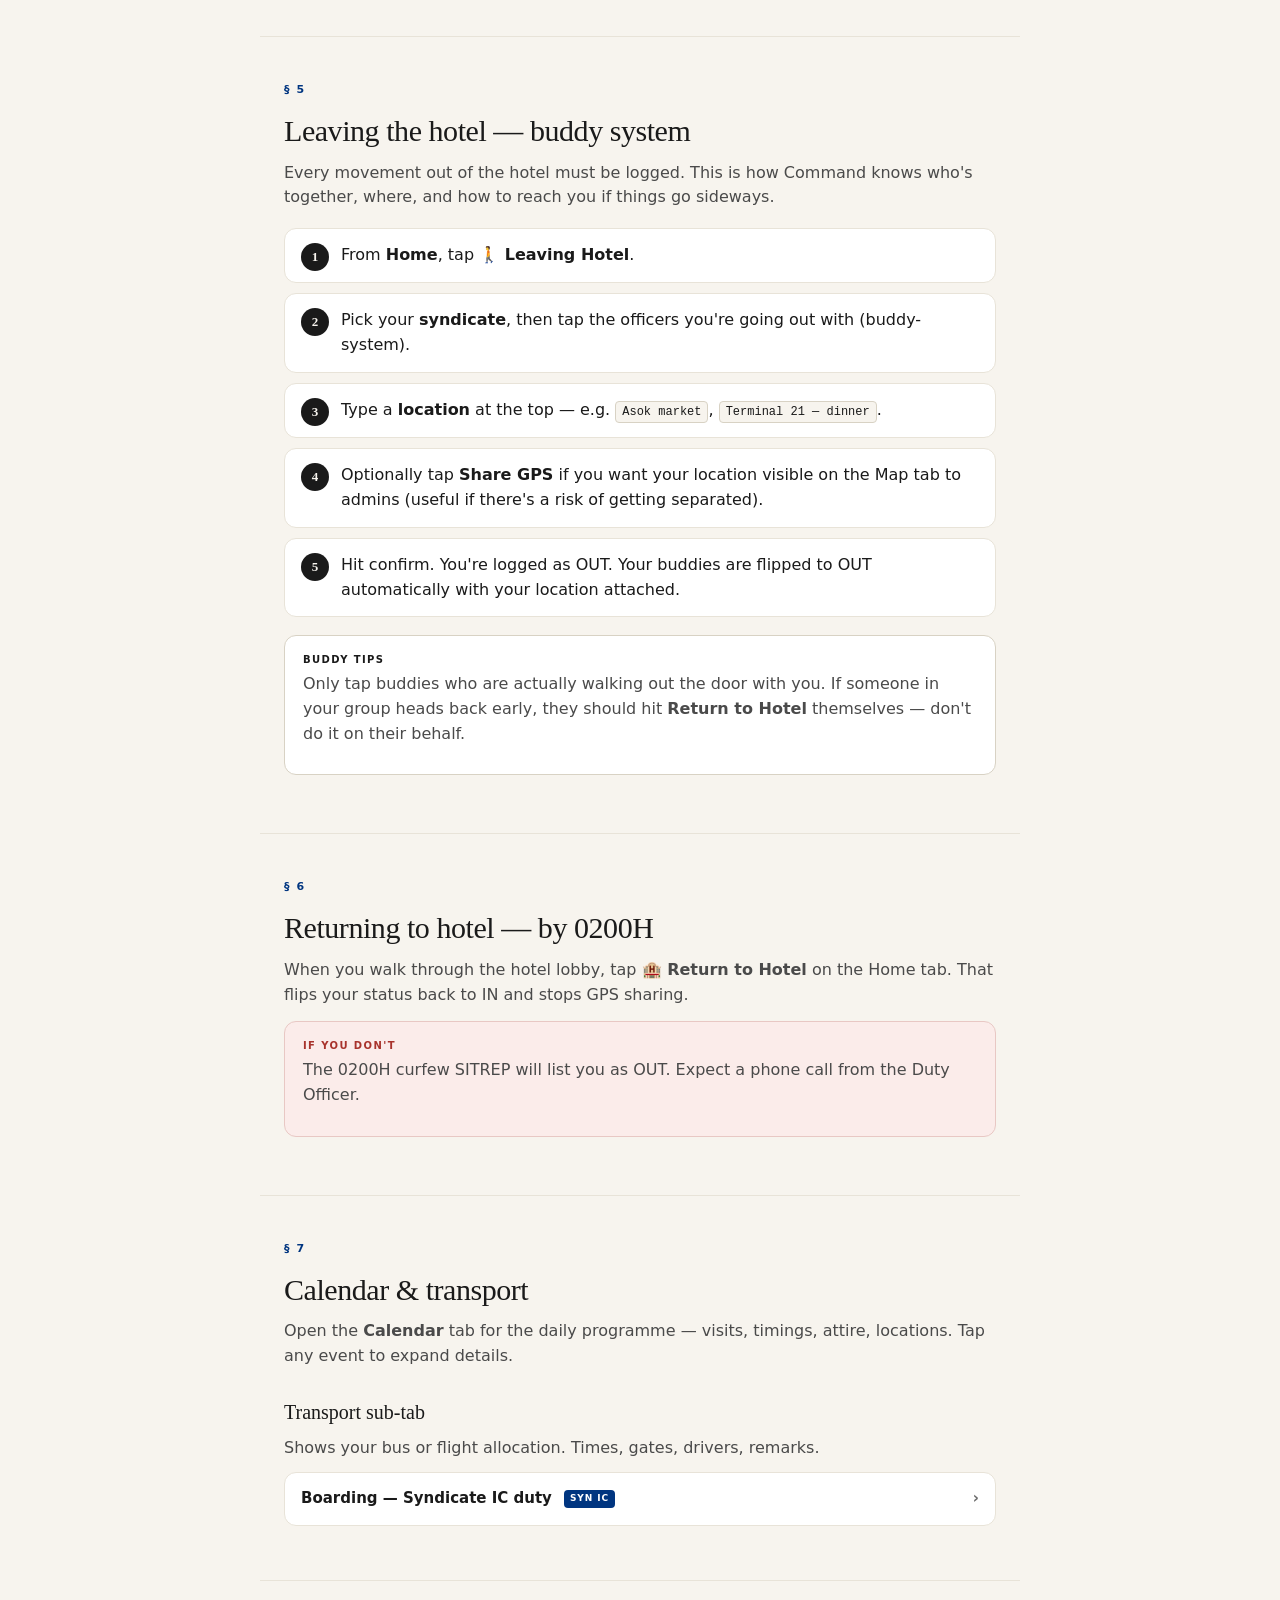
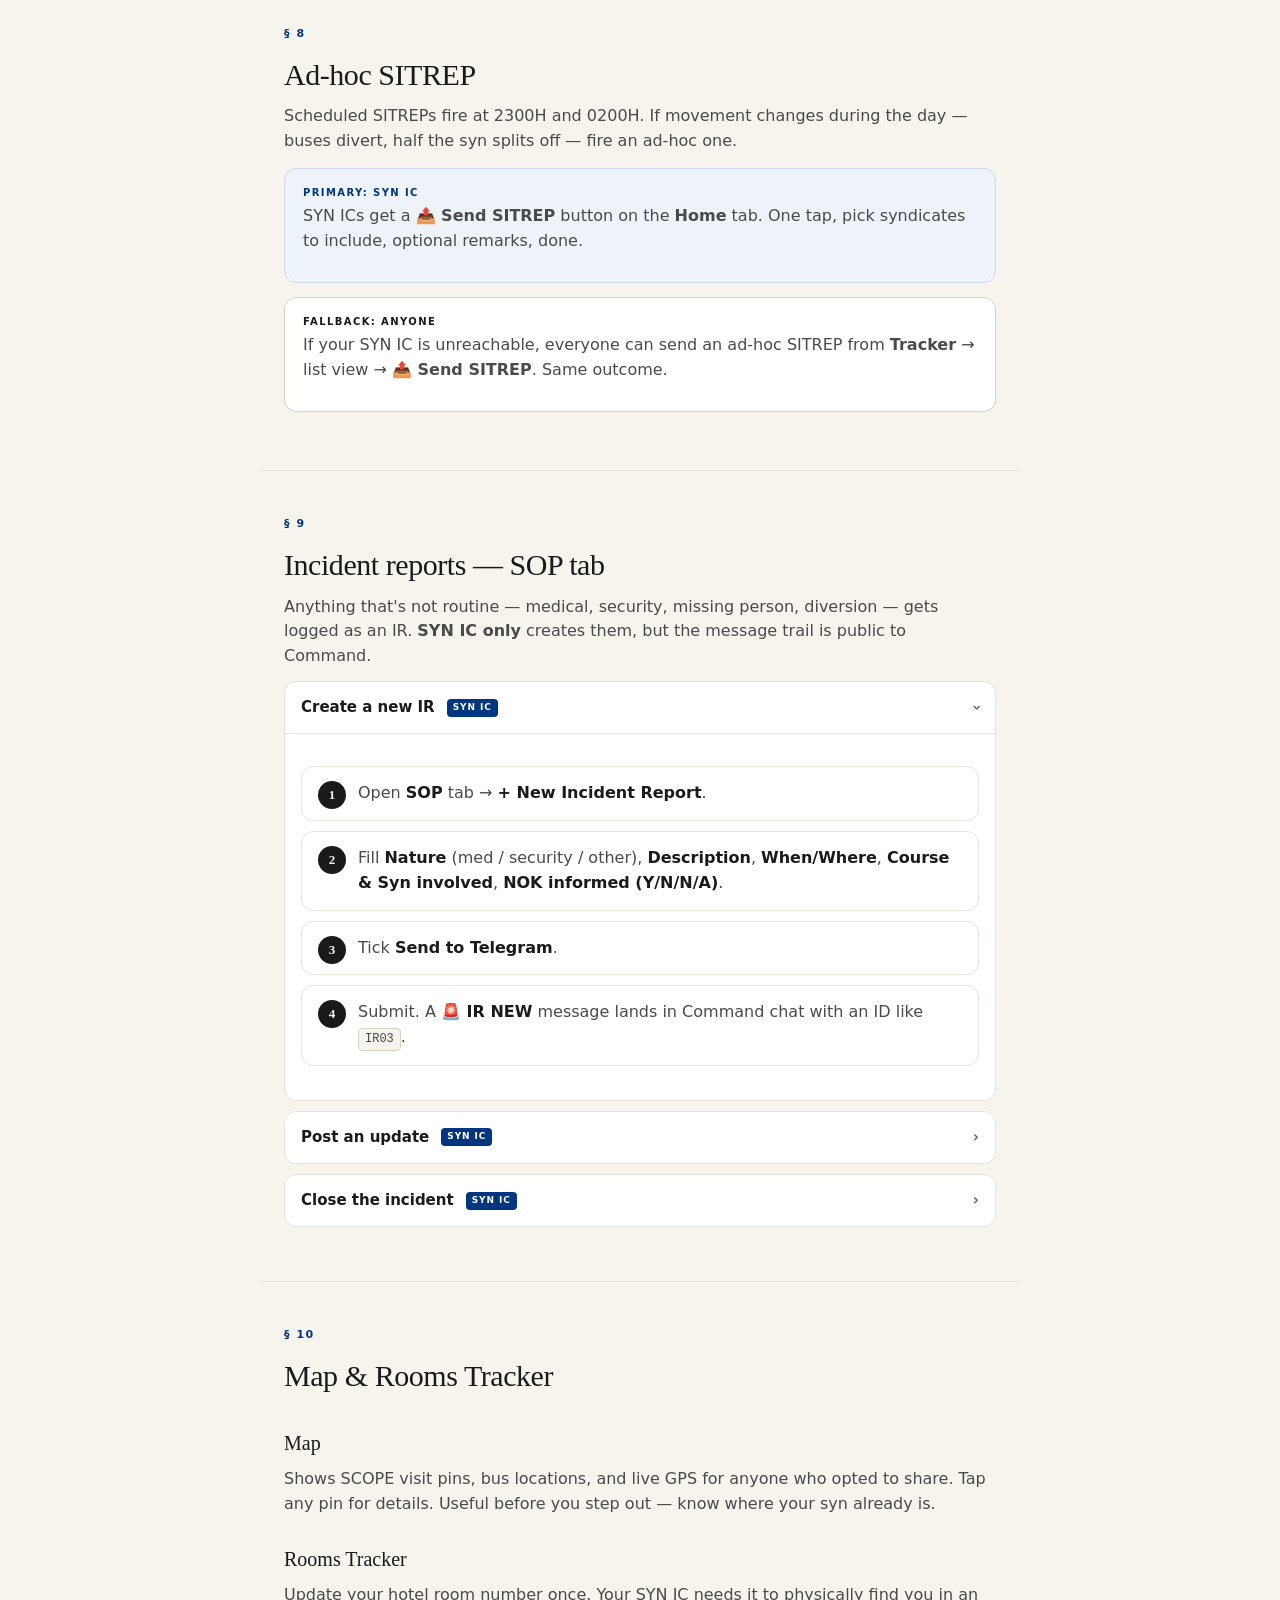
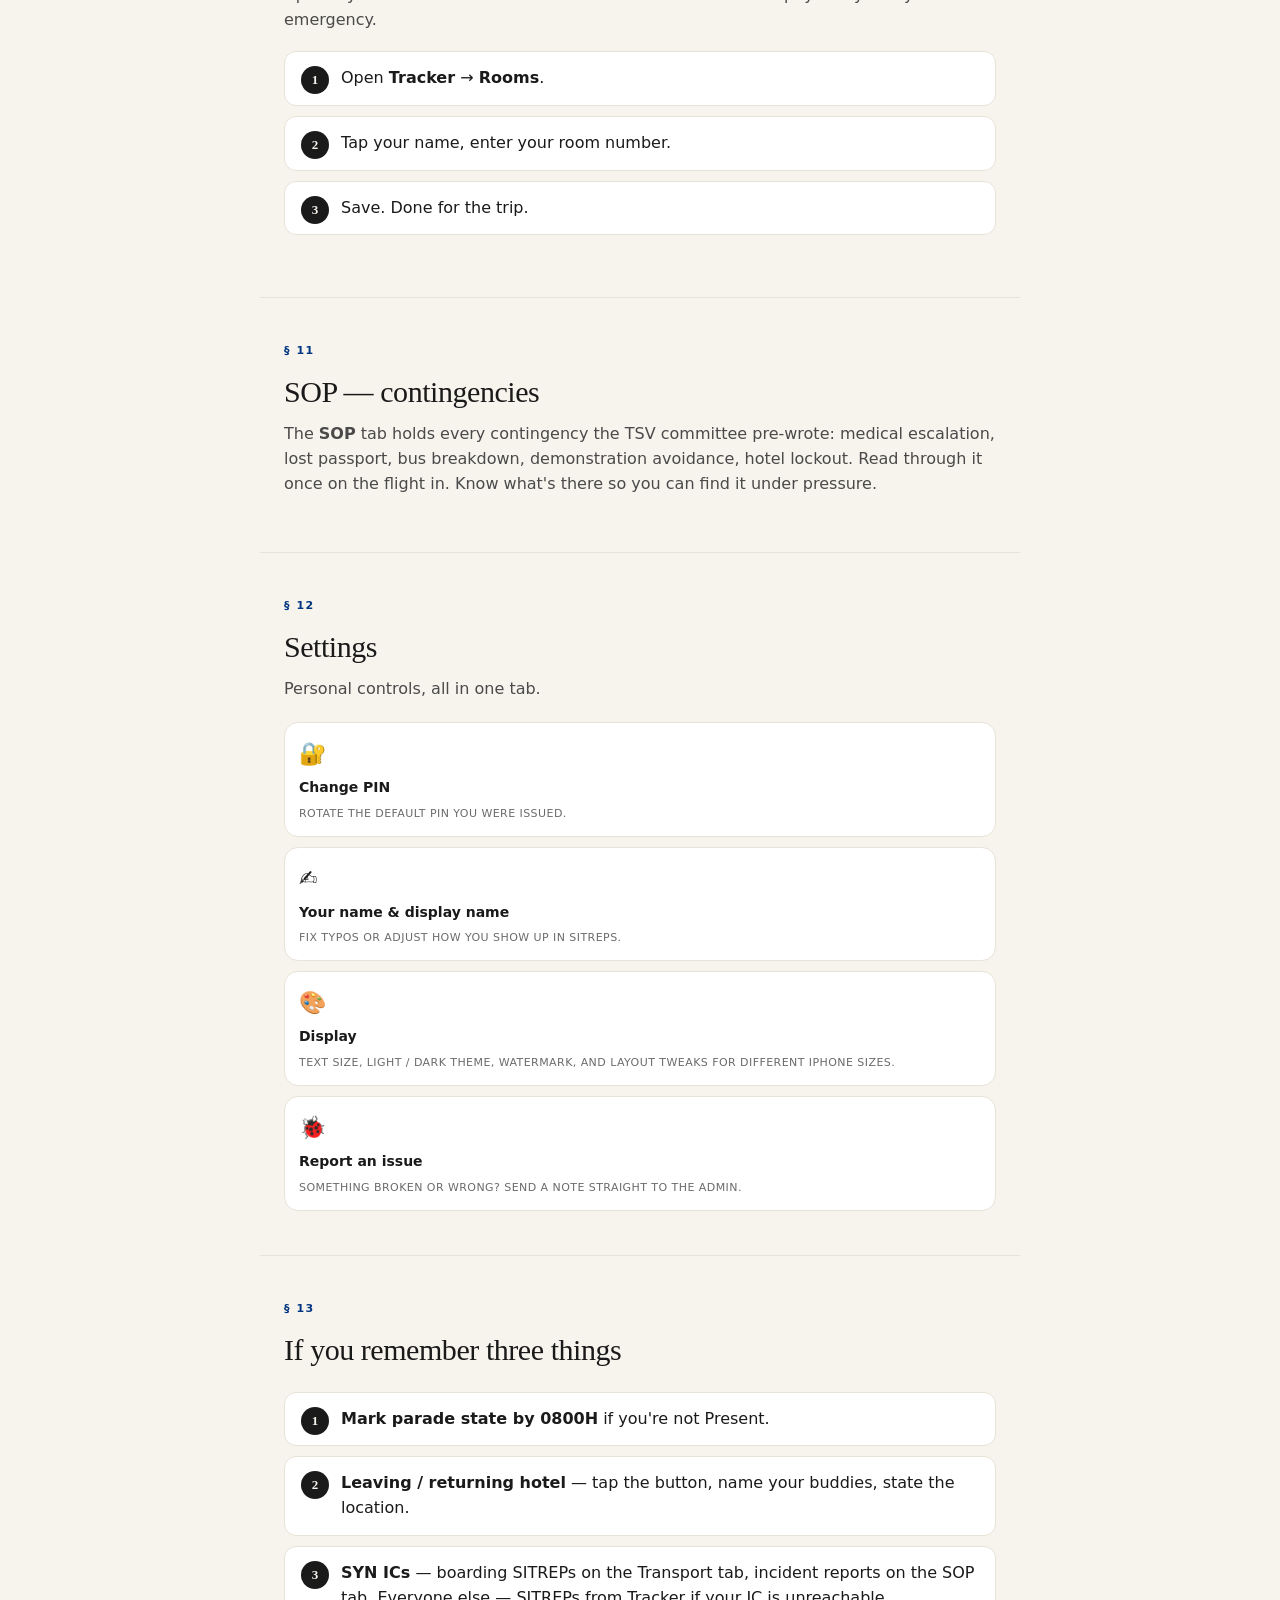
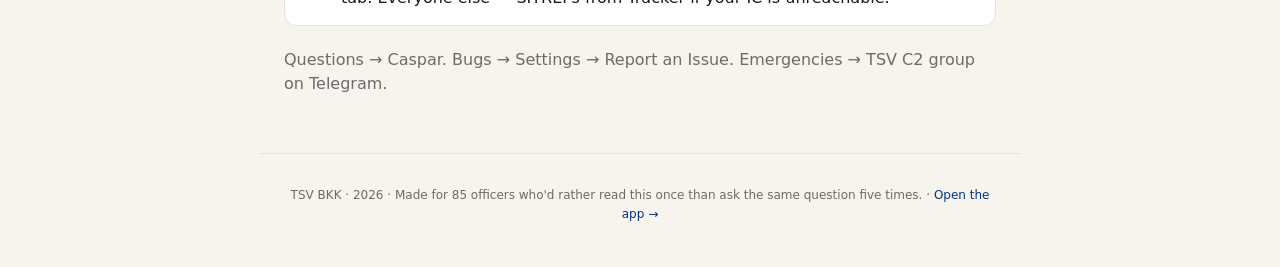
==== commit 2da7aeb8: "Field guide + instructional PDFs for NotebookLM corpus Corrections to guide.html: - Removed all refe" ====
--- a/guide.html
+++ b/guide.html
@@ -165,7 +165,7 @@
     </li>
     <li>
       <span class="tick">0830H</span><span class="dot-t"></span>
-      <span class="content"><b>Parade state auto-fires</b><span>Telegram gets the 0830H broadcast. Check you're listed correctly.</span></span>
+      <span class="content"><b>Parade state goes to command</b><span>Your syndicate IC and the leadership chat see the parade-state roll. Your job is to have yourself correctly marked by 0800H — after that, the message goes out.</span></span>
     </li>
     <li>
       <span class="tick">During</span><span class="dot-t"></span>
@@ -173,7 +173,7 @@
     </li>
     <li>
       <span class="tick">0200H</span><span class="dot-t"></span>
-      <span class="content"><b>Curfew</b><span>Be marked back in by 0200H BKK. The app will auto-force-in certain groups at 0130H — but don't rely on that, tap Return yourself.</span></span>
+      <span class="content"><b>Curfew</b><span>Be marked back in by 0200H BKK. Tap <b>Return to Hotel</b> on your way into the lobby so your status flips before the midnight SITREP fires.</span></span>
     </li>
     <li>
       <span class="tick">0600H</span><span class="dot-t"></span>
@@ -229,7 +229,7 @@
 <!-- ── 4. PARADE STATE ──────────────────────── -->
 <section id="parade">
   <h2><span class="no">§ 4</span>Parade state — update yourself by 0800H</h2>
-  <p>Everyone defaults to <b>Present</b>. If that's not true for the day — sick, hospitalised, absent from trip, whatever — you must update it before the 0830H auto-send.</p>
+  <p>Everyone defaults to <b>Present</b>. If that's not true for the day — sick, hospitalised, absent from trip, whatever — you must update it before the 0830H roll to command.</p>
 
   <details class="card" open>
     <summary>How to update <span class="chev">›</span></summary>
@@ -247,12 +247,12 @@
   <details class="card">
     <summary>Send an ad-hoc parade state <span class="chev">›</span></summary>
     <div class="body">
-      <p>If statuses change mid-day (officer back from hospital, scheduled return, etc.), anyone can re-send a fresh parade state to Telegram.</p>
+      <p>If statuses change mid-day (officer back from hospital, scheduled return, etc.), anyone can re-send a fresh parade state to command.</p>
       <ol class="steps">
         <li>Tracker → Parade → <b>📤 Send Parade State</b>.</li>
         <li>Pick which syndicates to include (or leave all blank for mass-send).</li>
         <li>Add optional remarks — e.g. <span class="kbd">All personnel accounted for</span>.</li>
-        <li>Send. The broadcast lands in the parade-state chat.</li>
+        <li>Send. The message goes to the leadership chat.</li>
       </ol>
     </div>
   </details>
@@ -285,11 +285,6 @@
   <div class="call warn">
     <span class="label">If you don't</span>
     <p>The 0200H curfew SITREP will list you as OUT. Expect a phone call from the Duty Officer.</p>
-  </div>
-
-  <div class="call">
-    <span class="label">Auto-force-in</span>
-    <p>At <b>0130H</b> certain syndicates (by admin config) get auto-flipped to IN before the 0200H SITREP. Don't rely on it — always tap Return manually so your real return time is logged.</p>
   </div>
 </section>
 
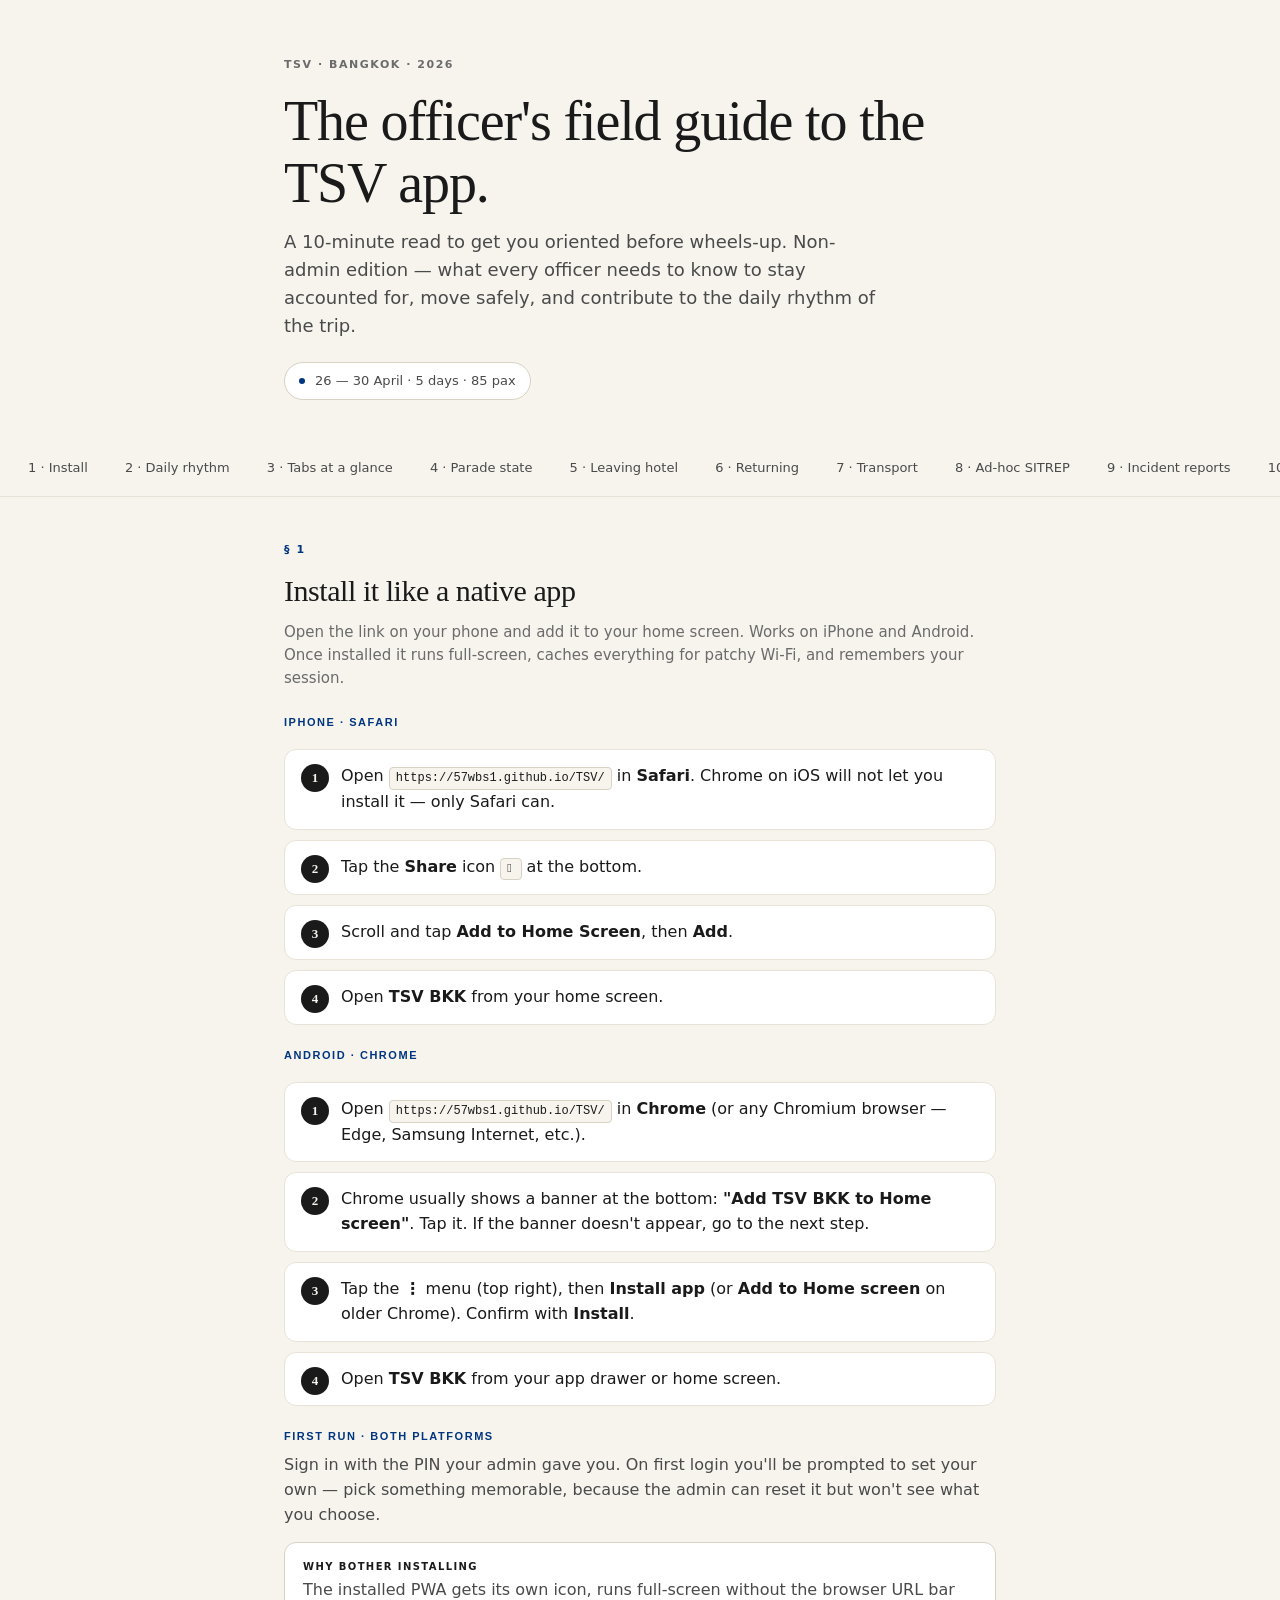
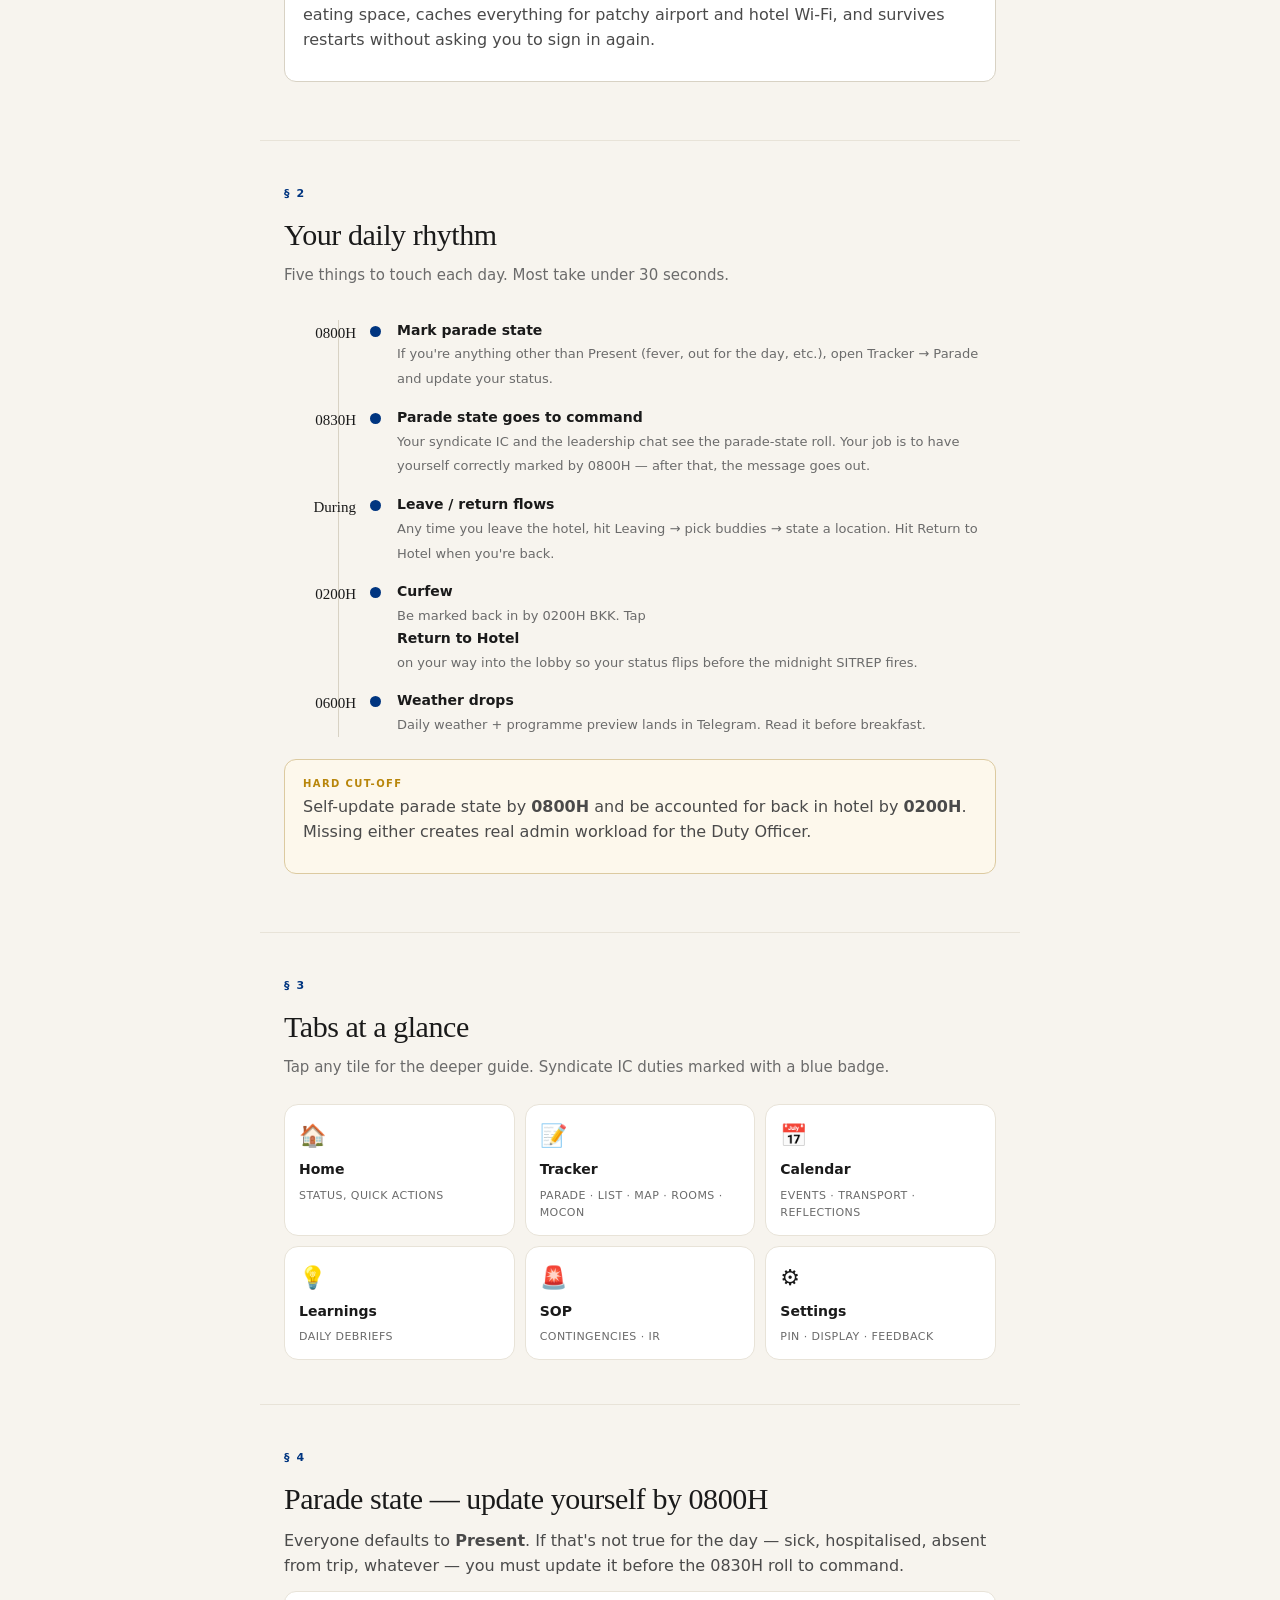
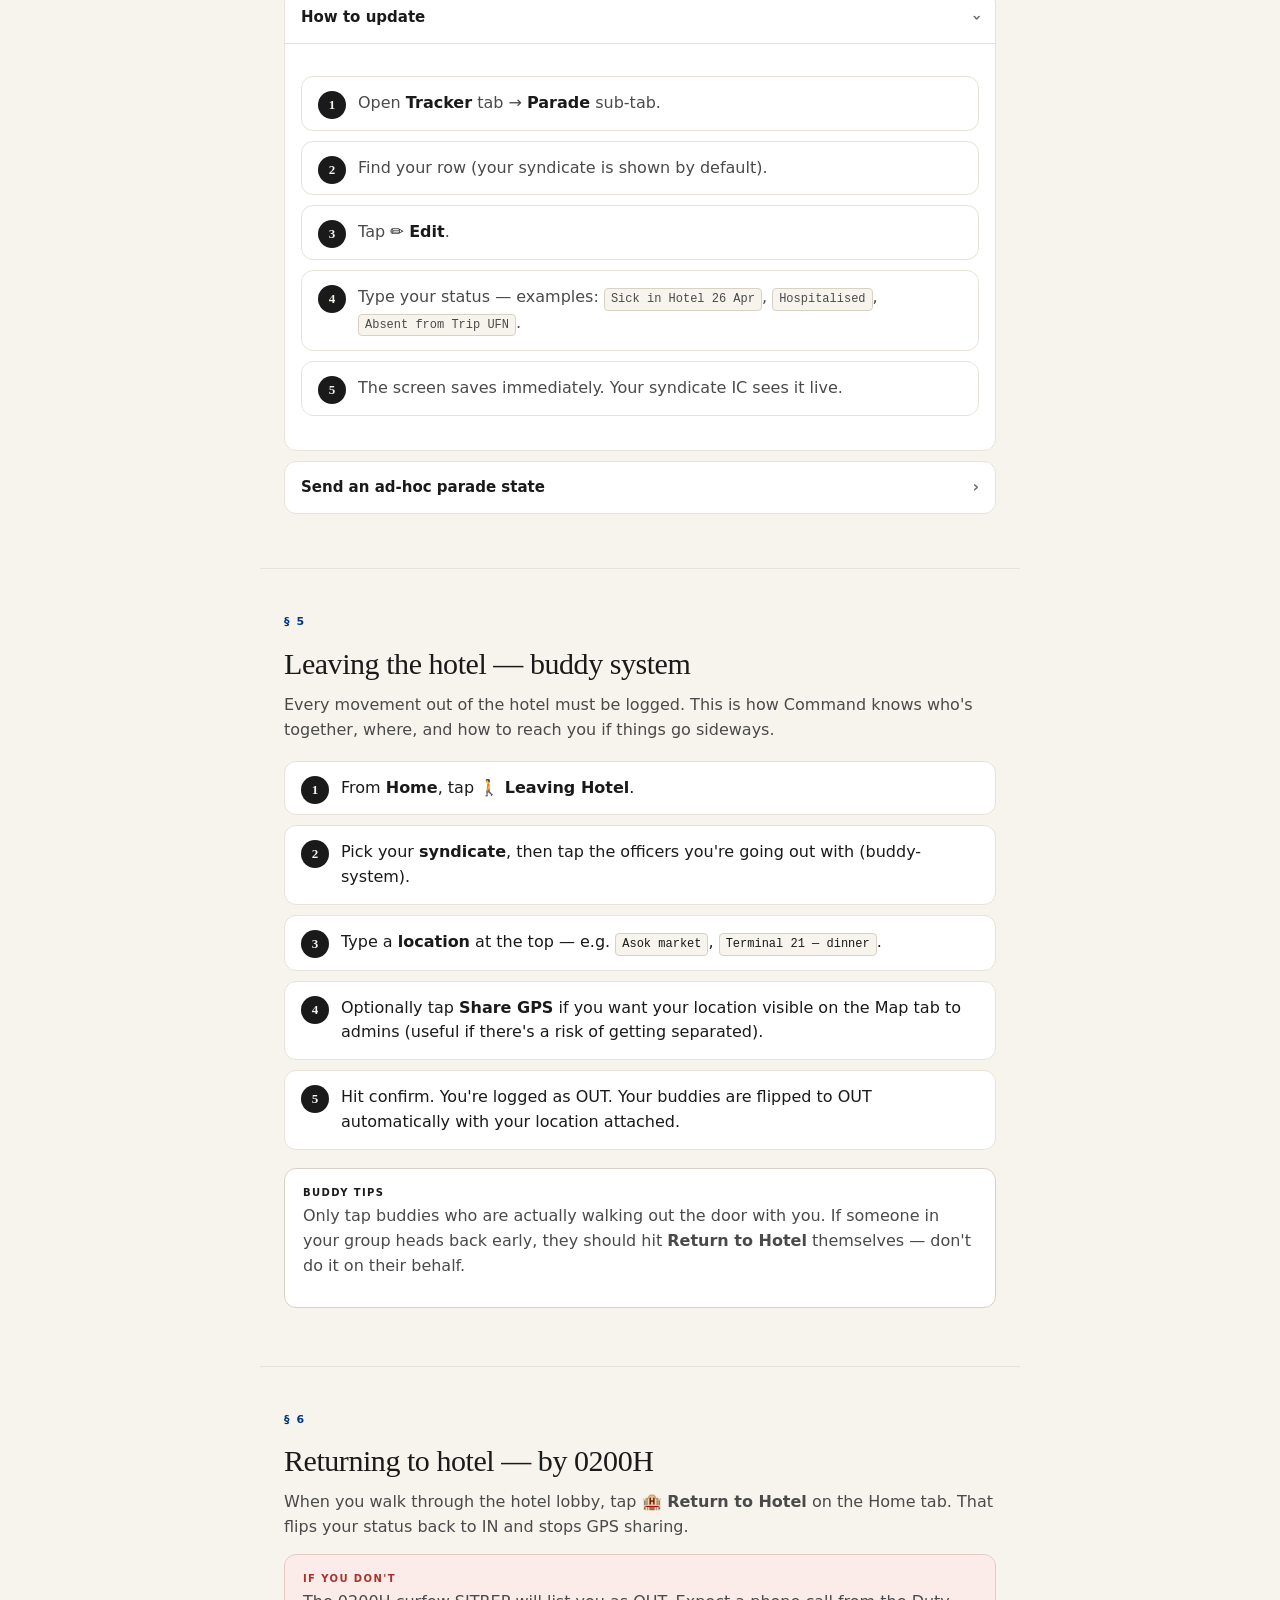
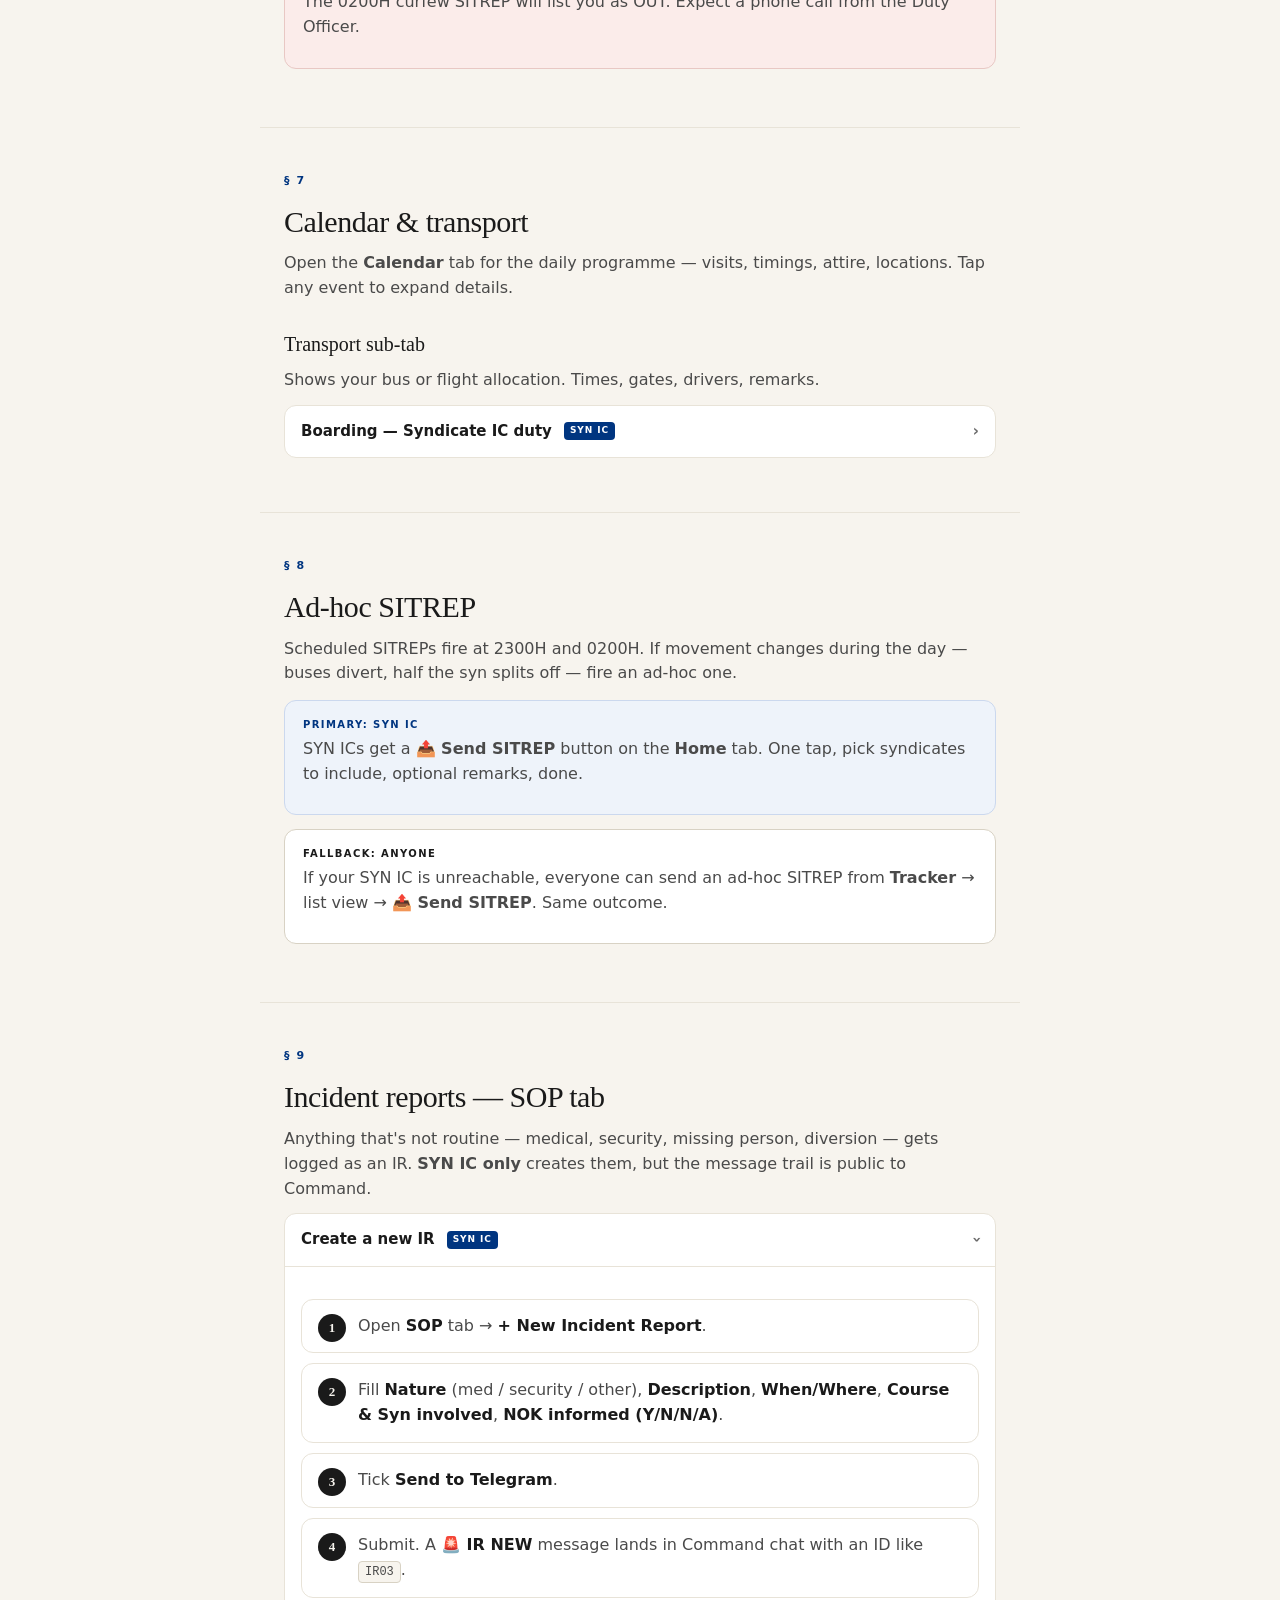
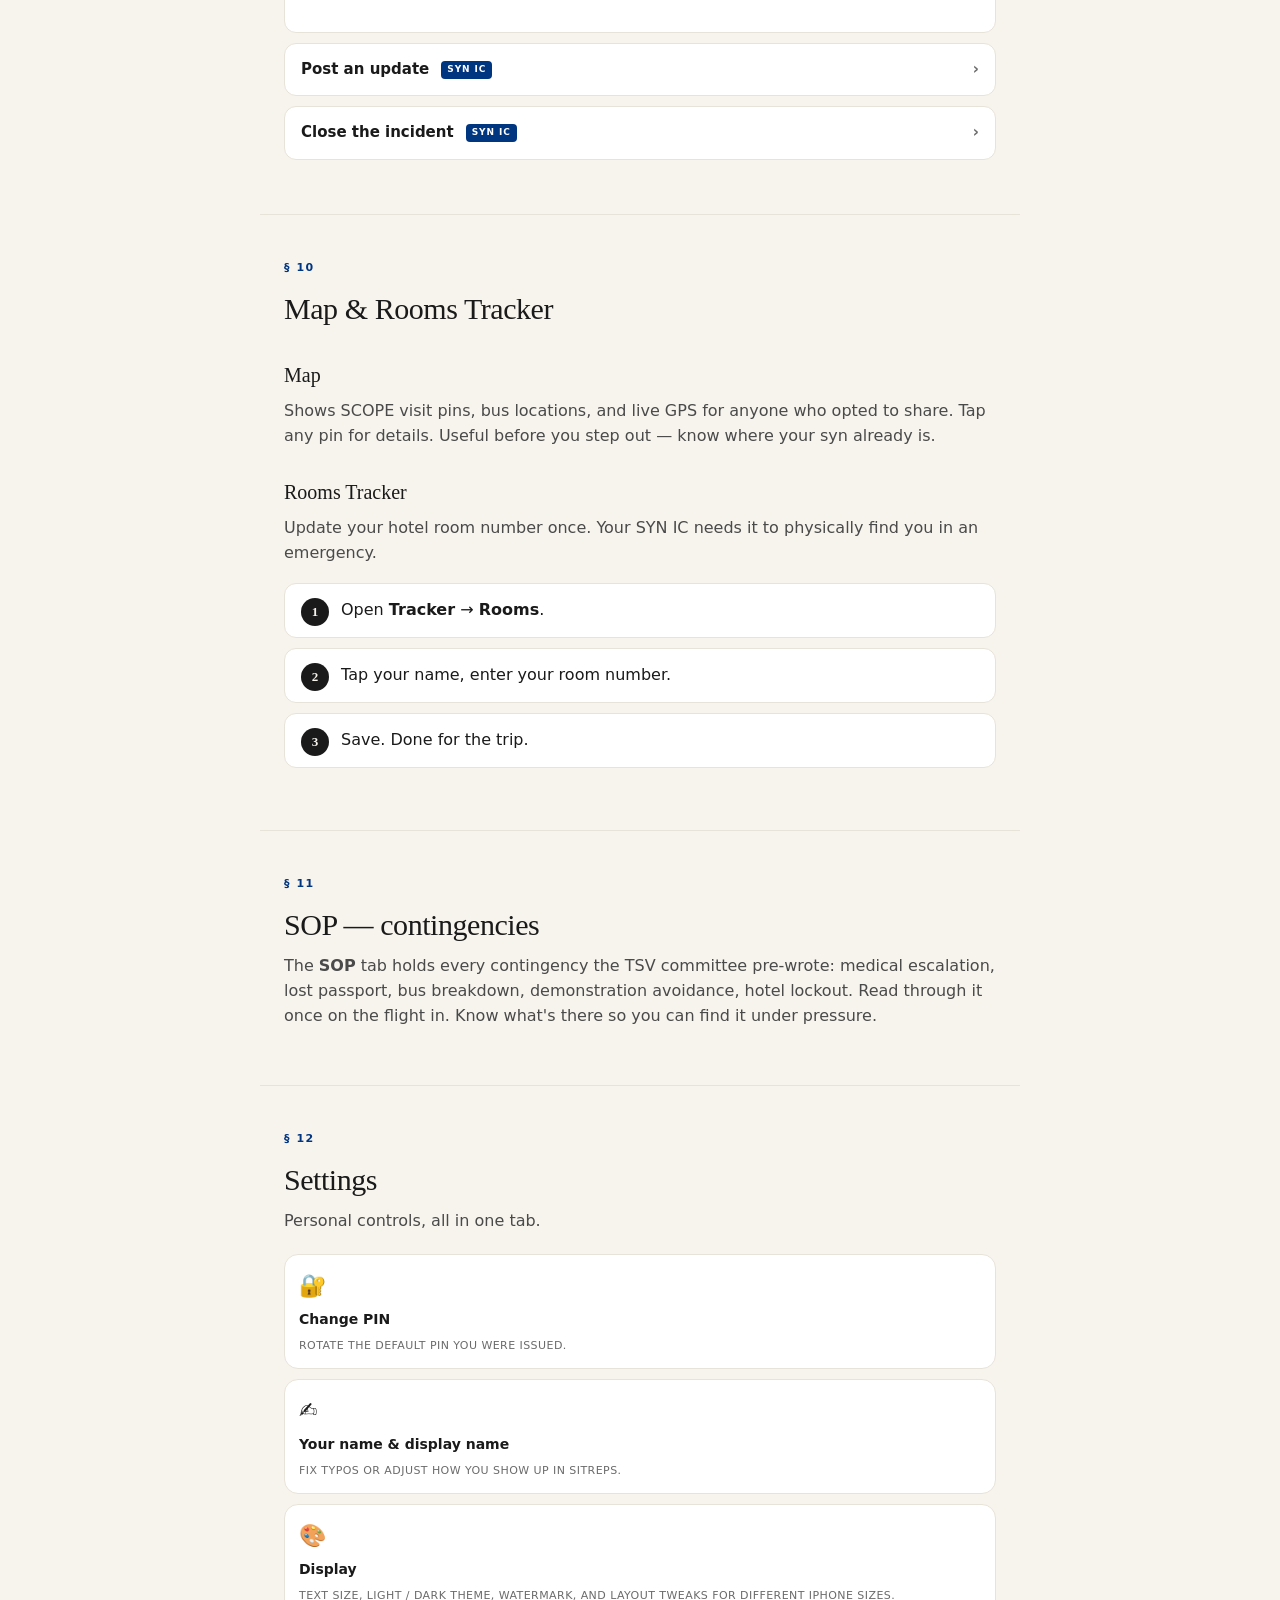
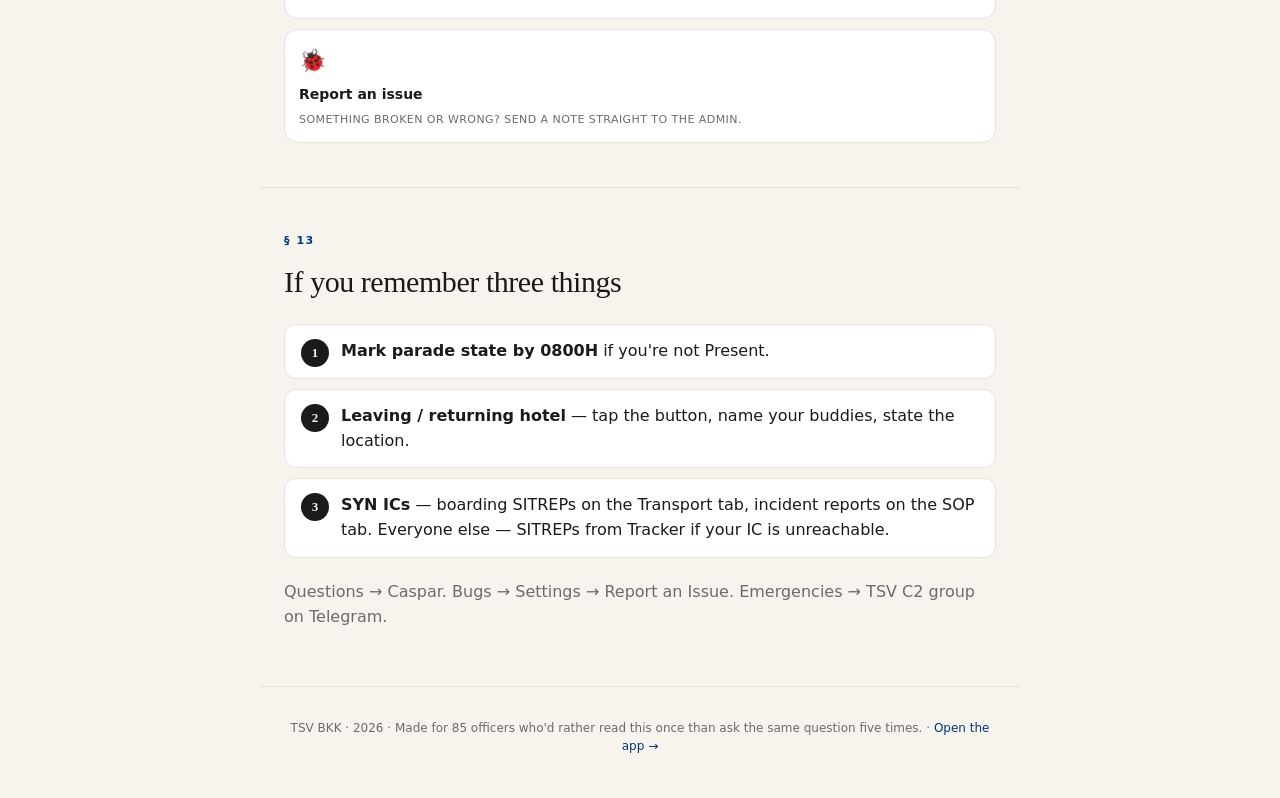
==== commit 00049d72: "Add Android install path alongside iPhone/Safari PWAs install on Android via Chrome (or any Chromium" ====
--- a/guide.html
+++ b/guide.html
@@ -138,18 +138,30 @@
 <!-- ── 1. INSTALL ───────────────────────────── -->
 <section id="install">
   <h2><span class="no">§ 1</span>Install it like a native app</h2>
-  <p class="sub">Open the link on your iPhone and add it to your home screen. Once installed it runs full-screen, works offline, and pushes no ads.</p>
-
+  <p class="sub">Open the link on your phone and add it to your home screen. Works on iPhone and Android. Once installed it runs full-screen, caches everything for patchy Wi-Fi, and remembers your session.</p>
+
+  <h3 style="margin-top:22px;font-family:-apple-system,sans-serif;font-size:11px;letter-spacing:.14em;text-transform:uppercase;color:var(--accent);font-weight:700">iPhone · Safari</h3>
   <ol class="steps">
-    <li>Open <span class="kbd">https://57wbs1.github.io/TSV/</span> in <b>Safari</b> (not Chrome — iOS only lets Safari install PWAs).</li>
+    <li>Open <span class="kbd">https://57wbs1.github.io/TSV/</span> in <b>Safari</b>. Chrome on iOS will not let you install it — only Safari can.</li>
     <li>Tap the <b>Share</b> icon <span class="kbd">􀈂</span> at the bottom.</li>
     <li>Scroll and tap <b>Add to Home Screen</b>, then <b>Add</b>.</li>
-    <li>Open <b>TSV BKK</b> from your home screen. Sign in with the PIN your admin gave you. Set a new one in Settings when prompted.</li>
+    <li>Open <b>TSV BKK</b> from your home screen.</li>
   </ol>
 
+  <h3 style="margin-top:22px;font-family:-apple-system,sans-serif;font-size:11px;letter-spacing:.14em;text-transform:uppercase;color:var(--accent);font-weight:700">Android · Chrome</h3>
+  <ol class="steps">
+    <li>Open <span class="kbd">https://57wbs1.github.io/TSV/</span> in <b>Chrome</b> (or any Chromium browser — Edge, Samsung Internet, etc.).</li>
+    <li>Chrome usually shows a banner at the bottom: <b>"Add TSV BKK to Home screen"</b>. Tap it. If the banner doesn't appear, go to the next step.</li>
+    <li>Tap the <b>⋮</b> menu (top right), then <b>Install app</b> (or <b>Add to Home screen</b> on older Chrome). Confirm with <b>Install</b>.</li>
+    <li>Open <b>TSV BKK</b> from your app drawer or home screen.</li>
+  </ol>
+
+  <h3 style="margin-top:22px;font-family:-apple-system,sans-serif;font-size:11px;letter-spacing:.14em;text-transform:uppercase;color:var(--accent);font-weight:700">First run · both platforms</h3>
+  <p>Sign in with the PIN your admin gave you. On first login you'll be prompted to set your own — pick something memorable, because the admin can reset it but won't see what you choose.</p>
+
   <div class="call">
-    <span class="label">Why bother</span>
-    <p>Installed means the app gets its own icon, runs full-screen without Safari's URL bar eating space, caches everything for patchy airport Wi-Fi, and remembers your session across restarts.</p>
+    <span class="label">Why bother installing</span>
+    <p>The installed PWA gets its own icon, runs full-screen without the browser URL bar eating space, caches everything for patchy airport and hotel Wi-Fi, and survives restarts without asking you to sign in again.</p>
   </div>
 </section>
 
